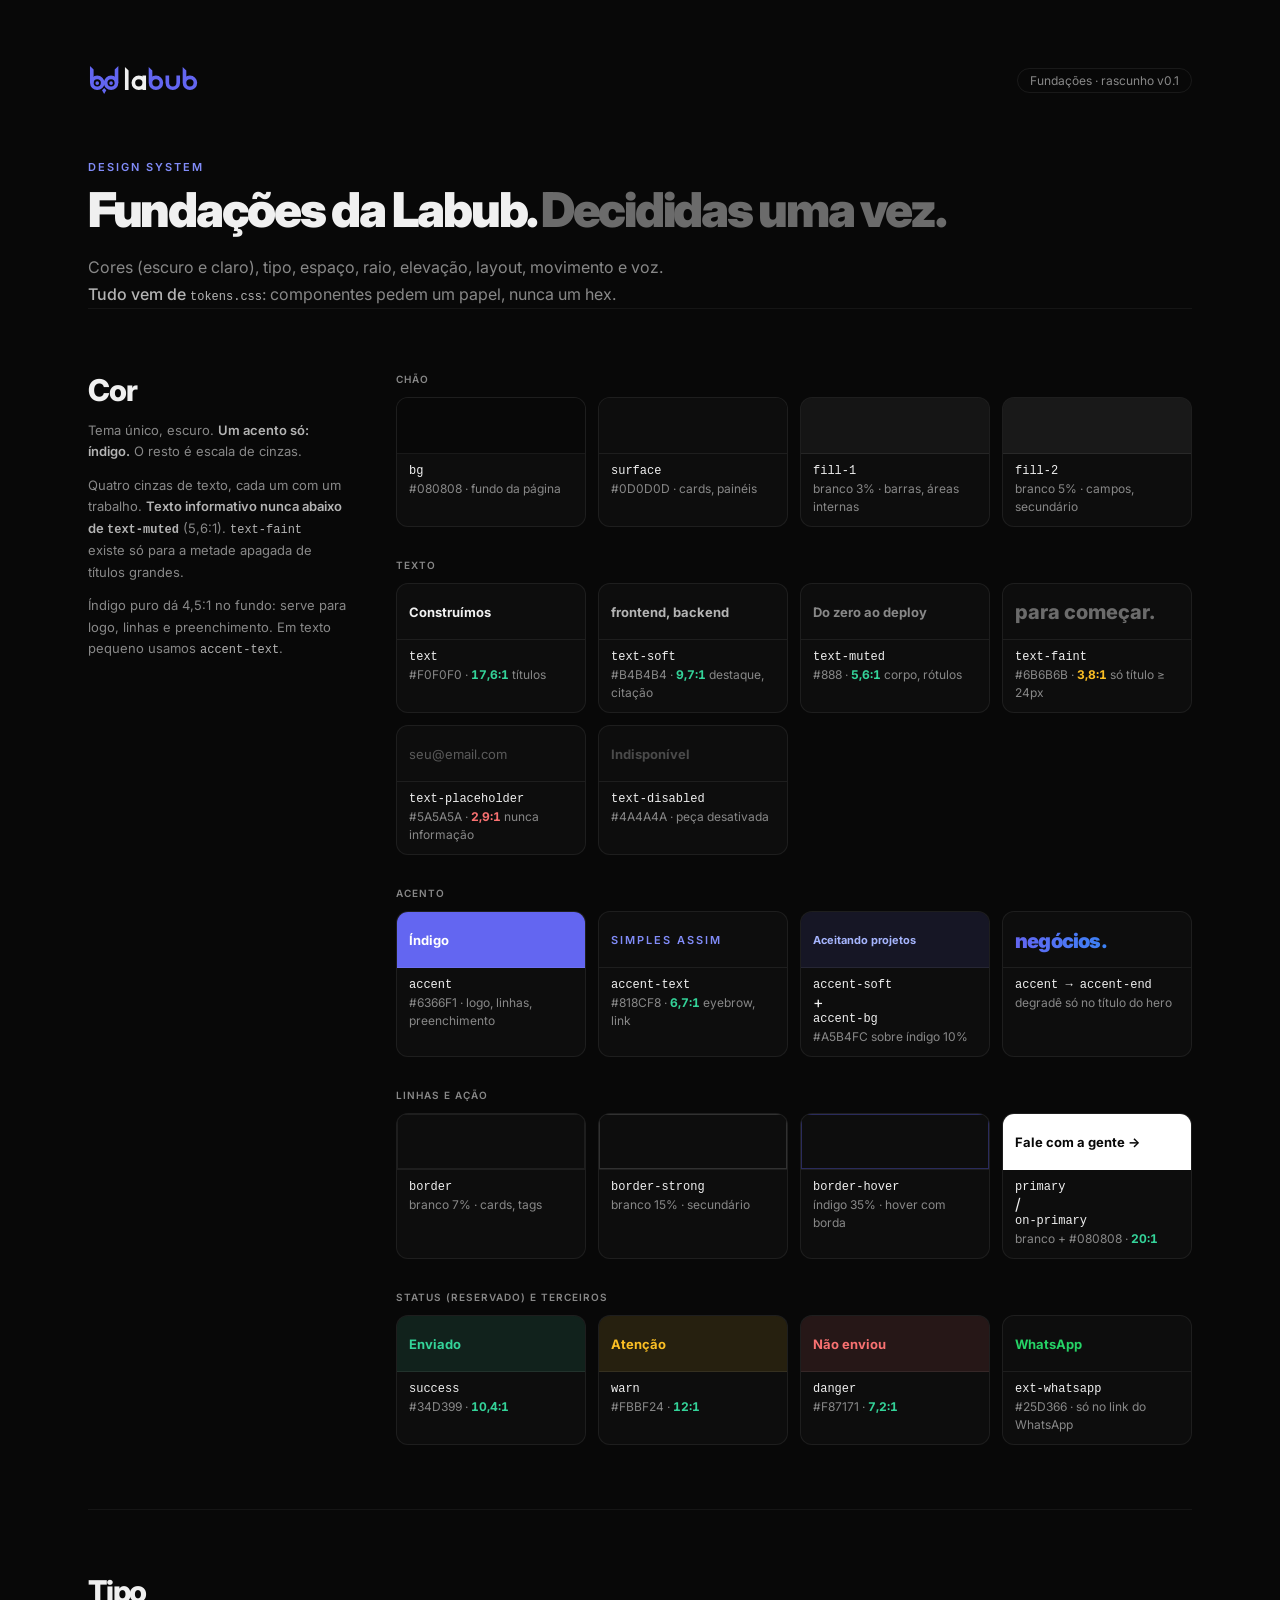
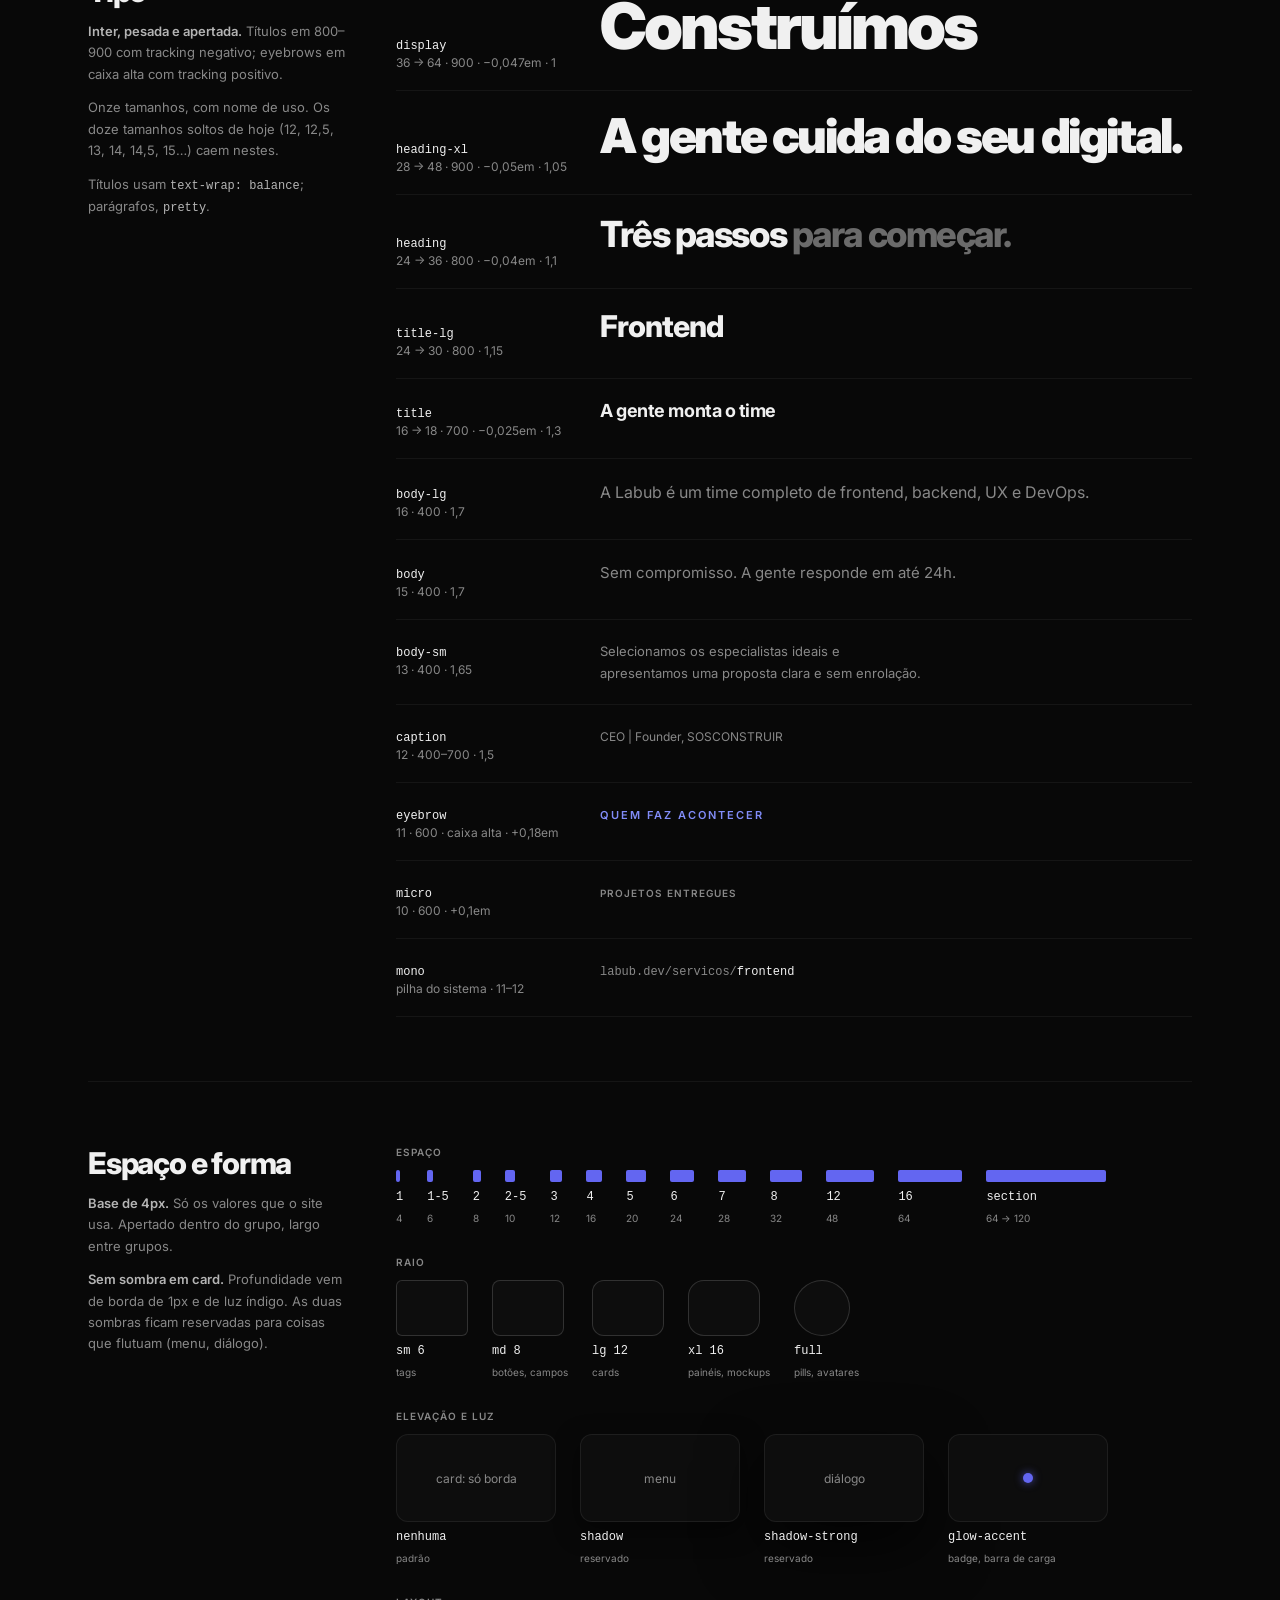
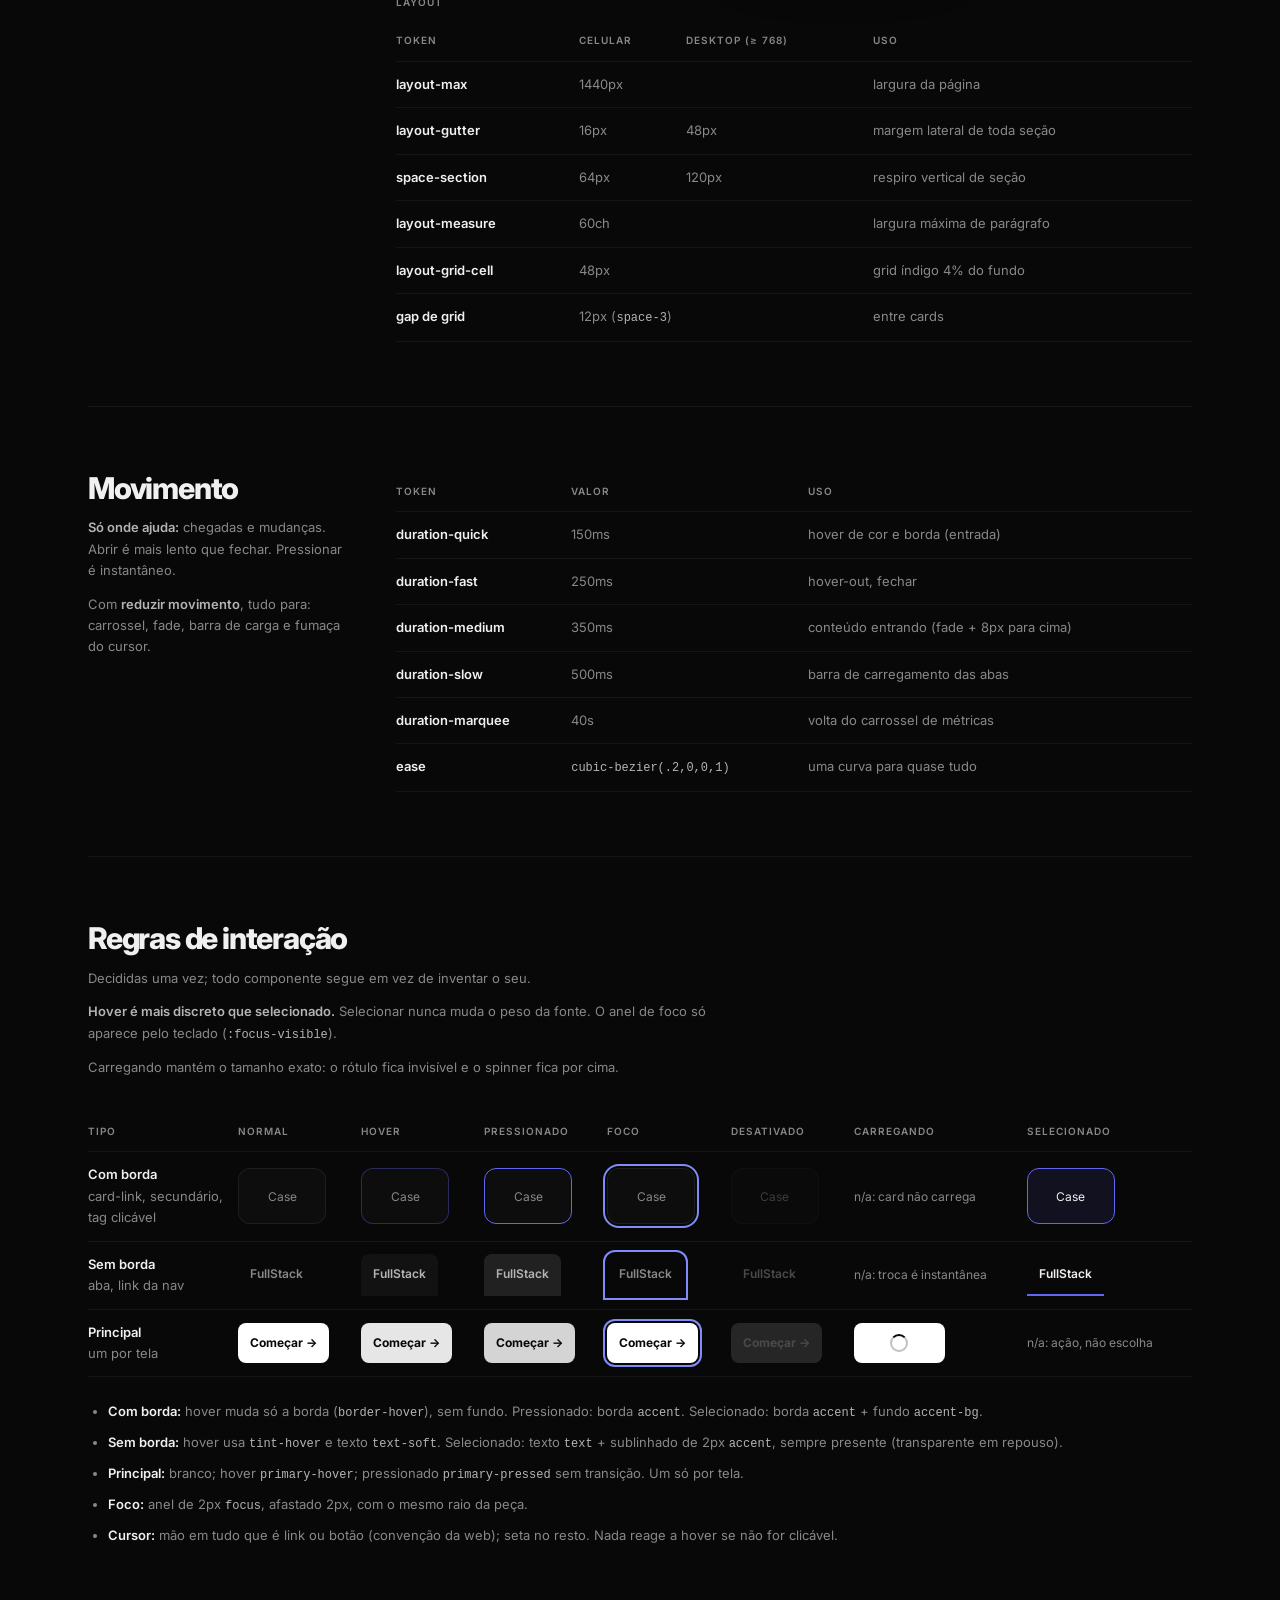
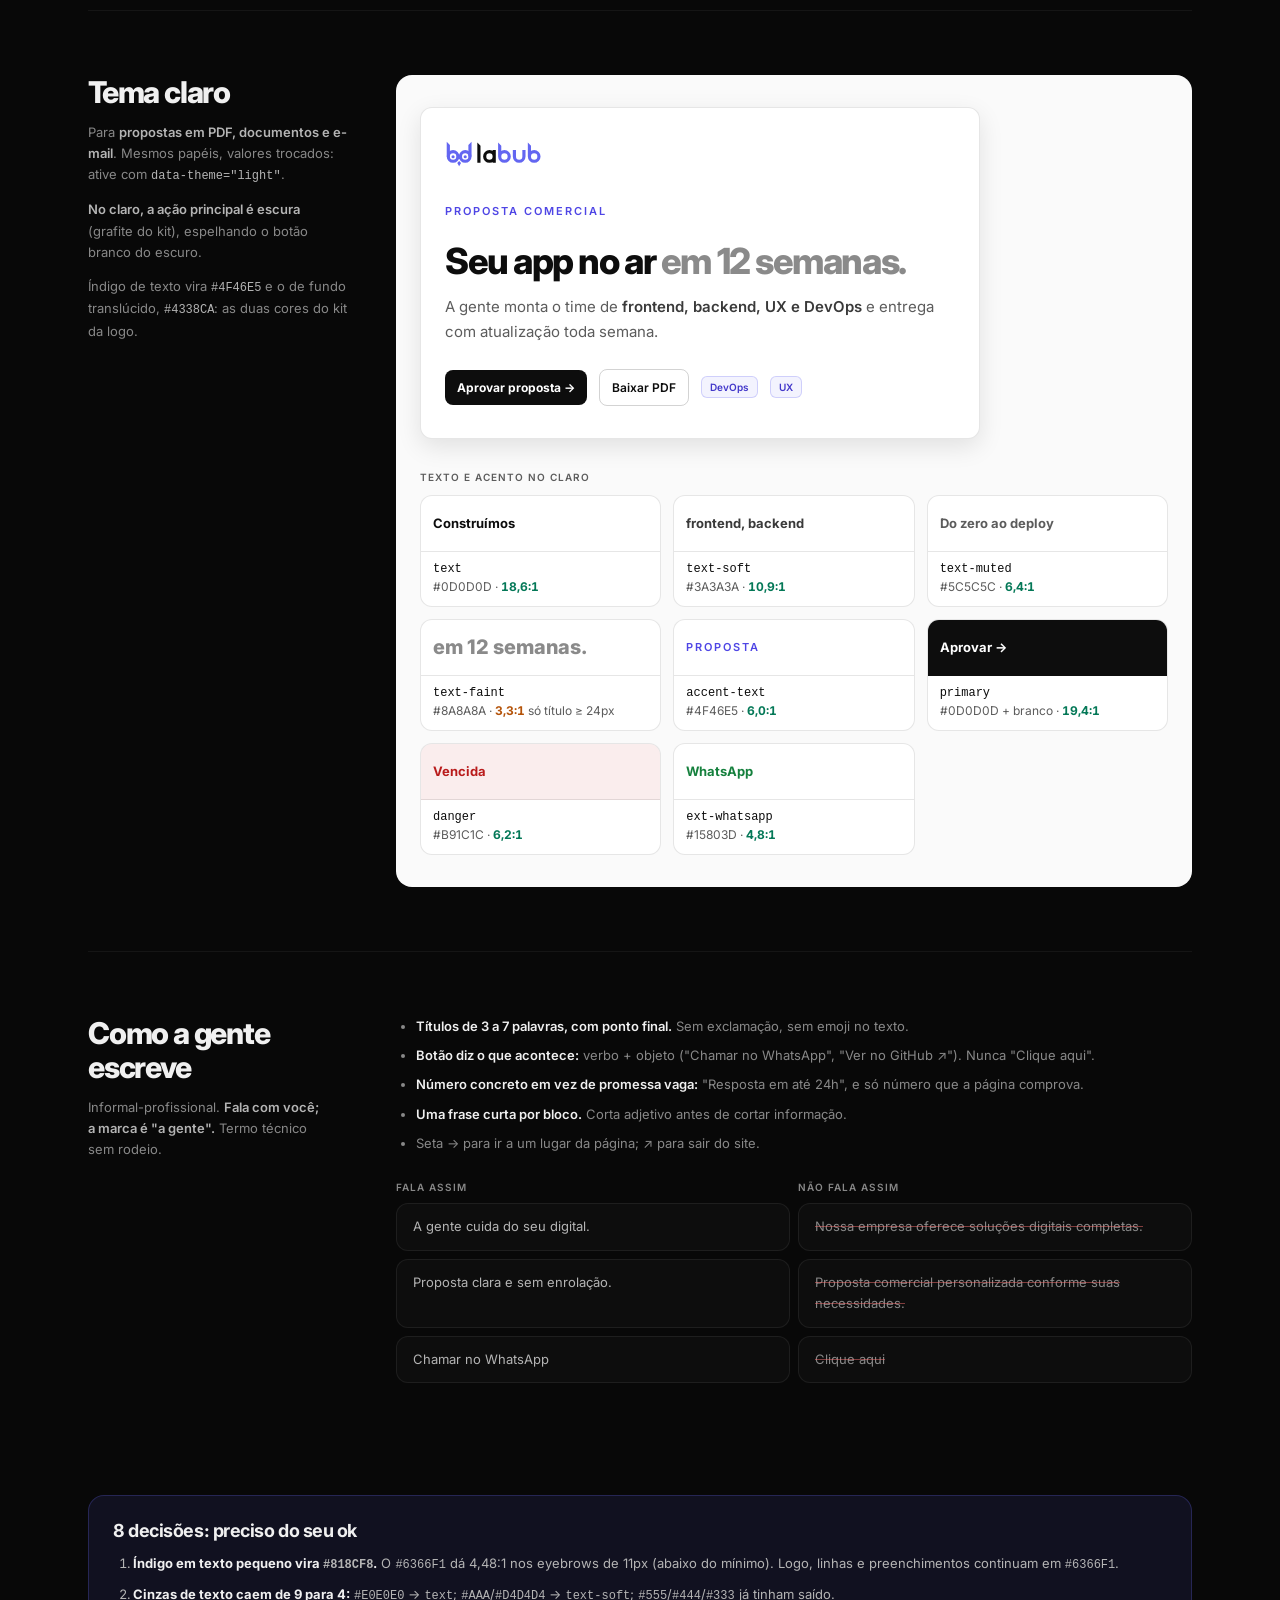
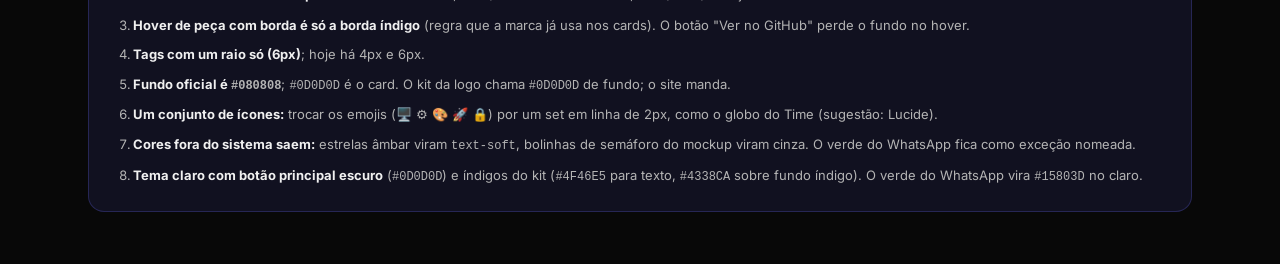
==== design-system/guide-foundations.html @ d90761c6 "Adicionar design system" ====
<!doctype html>
<html lang="pt-BR">
<head>
<meta charset="utf-8">
<meta name="viewport" content="width=device-width, initial-scale=1">
<title>Labub · Fundações</title>
<link rel="preconnect" href="https://fonts.googleapis.com">
<link href="https://fonts.googleapis.com/css2?family=Inter:wght@400;500;600;700;800;900&display=swap" rel="stylesheet">
<link rel="stylesheet" href="tokens.css">
<style>
  * { box-sizing: border-box; margin: 0; }
  body { background: var(--color-bg); color: var(--color-text); font-family: var(--font-sans); -webkit-font-smoothing: antialiased; }
  .page { max-width: 1200px; margin: 0 auto; padding: var(--space-16) var(--space-4); }
  @media (min-width: 768px) { .page { padding: var(--space-16) var(--layout-gutter); } }

  header.top { display: flex; align-items: center; justify-content: space-between; gap: var(--space-4); flex-wrap: wrap; margin-bottom: var(--space-16); }
  .version { font-size: var(--text-caption); color: var(--color-text-muted); border: 1px solid var(--color-border); border-radius: var(--radius-full); padding: var(--space-1) var(--space-3); }

  .eyebrow { font-size: var(--text-eyebrow); font-weight: 600; letter-spacing: var(--tracking-caps); text-transform: uppercase; color: var(--color-accent-text); margin-bottom: var(--space-3); }
  h1 { font-size: 36px; font-weight: 900; letter-spacing: var(--tracking-display); line-height: 1; text-wrap: balance; }
  @media (min-width: 768px) { h1 { font-size: var(--text-heading-xl); } }
  h1 .faint, h2 .faint { color: var(--color-text-faint); }
  .lead { font-size: var(--text-body-lg); line-height: var(--leading-body-lg); color: var(--color-text-muted); max-width: var(--layout-measure); margin-top: var(--space-5); text-wrap: pretty; }
  .lead strong { color: var(--color-text-soft); font-weight: 500; }

  section.block { display: grid; gap: var(--space-8); padding: var(--space-16) 0; border-top: 1px solid var(--color-divider); }
  @media (min-width: 900px) { section.block { grid-template-columns: 260px 1fr; gap: var(--space-12); } }
  @media (min-width: 900px) { section.block.wide { grid-template-columns: 1fr; gap: var(--space-8); } .wide .legend { max-width: 640px; } }
  .type-row > div:last-child { text-wrap: balance; }
  .legend h2 { font-size: var(--text-title-lg); font-weight: 800; letter-spacing: var(--tracking-heading); line-height: var(--leading-title-lg); margin-bottom: var(--space-3); }
  .legend p { font-size: var(--text-body-sm); line-height: var(--leading-body-sm); color: var(--color-text-muted); text-wrap: pretty; }
  .legend p + p { margin-top: var(--space-3); }
  .legend strong { color: var(--color-text-soft); font-weight: 600; }

  .group-title { font-size: var(--text-micro); font-weight: 600; letter-spacing: var(--tracking-caps-sm); text-transform: uppercase; color: var(--color-text-muted); margin: var(--space-8) 0 var(--space-3); }
  .group-title:first-child { margin-top: 0; }

  /* swatches */
  .swatches { display: grid; grid-template-columns: repeat(auto-fill, minmax(180px, 1fr)); gap: var(--space-3); }
  .sw { background: var(--color-surface); border: 1px solid var(--color-border); border-radius: var(--radius-lg); overflow: hidden; }
  .sw .chip { height: 56px; border-bottom: 1px solid var(--color-border); display: flex; align-items: center; padding: 0 var(--space-3); font-weight: 700; font-size: var(--text-body-sm); }
  .sw .meta { padding: var(--space-2-5) var(--space-3); }
  .sw code { font-family: var(--font-mono); font-size: var(--text-caption); color: var(--color-text); display: block; }
  .sw span { font-size: var(--text-caption); color: var(--color-text-muted); line-height: var(--leading-caption); display: block; margin-top: 2px; }
  .ratio { font-variant-numeric: tabular-nums; }
  .ratio.ok { color: var(--color-success); } .ratio.lg { color: var(--color-warn); } .ratio.no { color: var(--color-danger); }

  /* type scale */
  .type-row { display: grid; grid-template-columns: 1fr; gap: var(--space-2); padding: var(--space-5) 0; border-bottom: 1px solid var(--color-divider); }
  @media (min-width: 768px) { .type-row { grid-template-columns: 180px 1fr; align-items: baseline; gap: var(--space-6); } }
  .type-row .spec code { font-family: var(--font-mono); font-size: var(--text-caption); color: var(--color-text); }
  .type-row .spec span { display: block; font-size: var(--text-caption); color: var(--color-text-muted); margin-top: 2px; }
  .t-display { font-size: 36px; font-weight: 900; letter-spacing: var(--tracking-display); line-height: 1; }
  @media (min-width: 768px) { .t-display { font-size: var(--text-display); } }
  .t-heading-xl { font-size: 28px; font-weight: 900; letter-spacing: -0.05em; line-height: var(--leading-heading-xl); }
  @media (min-width: 768px) { .t-heading-xl { font-size: var(--text-heading-xl); } }
  .t-heading { font-size: 24px; font-weight: 800; letter-spacing: var(--tracking-heading); line-height: var(--leading-heading); }
  @media (min-width: 768px) { .t-heading { font-size: var(--text-heading); } }
  .t-title-lg { font-size: 24px; font-weight: 800; letter-spacing: -0.033em; line-height: var(--leading-title-lg); }
  @media (min-width: 768px) { .t-title-lg { font-size: var(--text-title-lg); } }
  .t-title { font-size: 16px; font-weight: 700; letter-spacing: var(--tracking-title); line-height: var(--leading-title); }
  @media (min-width: 768px) { .t-title { font-size: var(--text-title); } }
  .t-body-lg { font-size: var(--text-body-lg); line-height: var(--leading-body-lg); color: var(--color-text-muted); max-width: var(--layout-measure); }
  .t-body { font-size: var(--text-body); line-height: var(--leading-body); color: var(--color-text-muted); max-width: var(--layout-measure); }
  .t-body-sm { font-size: var(--text-body-sm); line-height: var(--leading-body-sm); color: var(--color-text-muted); max-width: var(--layout-measure); }
  .t-caption { font-size: var(--text-caption); line-height: var(--leading-caption); color: var(--color-text-muted); }
  .t-eyebrow { font-size: var(--text-eyebrow); font-weight: 600; letter-spacing: var(--tracking-caps); text-transform: uppercase; color: var(--color-accent-text); }
  .t-micro { font-size: var(--text-micro); font-weight: 600; letter-spacing: var(--tracking-caps-sm); text-transform: uppercase; color: var(--color-text-muted); }
  .outline { color: transparent; -webkit-text-stroke: 1.5px rgba(240, 240, 240, 0.2); }
  .gradient { background: linear-gradient(90deg, var(--color-accent), var(--color-accent-end)); -webkit-background-clip: text; background-clip: text; -webkit-text-fill-color: transparent; }

  /* scales */
  .scale { display: flex; flex-wrap: wrap; gap: var(--space-4) var(--space-6); align-items: flex-end; }
  .scale .item { display: flex; flex-direction: column; gap: var(--space-2); align-items: flex-start; }
  .scale .bar { background: var(--color-accent); height: 12px; border-radius: 2px; }
  .scale code { font-family: var(--font-mono); font-size: var(--text-caption); color: var(--color-text); }
  .scale span { font-size: var(--text-micro); color: var(--color-text-muted); }
  .radius-box { width: 72px; height: 56px; background: var(--color-surface); border: 1px solid var(--color-border-strong); }
  .elev { width: 160px; height: 88px; background: var(--color-surface); border: 1px solid var(--color-border); border-radius: var(--radius-lg); display: flex; align-items: center; justify-content: center; font-size: var(--text-caption); color: var(--color-text-muted); }
  .dot-glow { width: 10px; height: 10px; border-radius: var(--radius-full); background: var(--color-accent); box-shadow: var(--glow-accent); }

  table { width: 100%; border-collapse: collapse; font-size: var(--text-body-sm); }
  th, td { text-align: left; padding: var(--space-3) var(--space-3) var(--space-3) 0; border-bottom: 1px solid var(--color-divider); vertical-align: top; line-height: var(--leading-body-sm); }
  th { font-size: var(--text-micro); font-weight: 600; letter-spacing: var(--tracking-caps-sm); text-transform: uppercase; color: var(--color-text-muted); }
  td { color: var(--color-text-muted); }
  td strong { color: var(--color-text); font-weight: 600; }
  td code, li code, p code { font-family: var(--font-mono); font-size: var(--text-caption); color: var(--color-text-soft); }
  .table-wrap { overflow-x: auto; }

  /* interaction demo pieces (estados forçados por classe) */
  .matrix td { vertical-align: middle; padding-right: var(--space-3); }
  .matrix td:first-child { width: 150px; }
  .card-demo { width: 88px; height: 56px; background: var(--color-surface); border: 1px solid var(--color-border); border-radius: var(--radius-lg); display: flex; align-items: center; justify-content: center; font-size: var(--text-caption); color: var(--color-text-muted); }
  .card-demo.hover { border-color: var(--color-border-hover); }
  .card-demo.pressed { border-color: var(--color-accent); }
  .card-demo.focus { outline: 2px solid var(--color-focus); outline-offset: 2px; }
  .card-demo.disabled { opacity: .4; }
  .card-demo.selected { border-color: var(--color-accent); background: var(--color-accent-bg); color: var(--color-text); }
  .tab-demo { display: inline-flex; padding: var(--space-2-5) var(--space-3); font-size: var(--text-caption); font-weight: 600; color: var(--color-text-muted); border-bottom: 2px solid transparent; border-radius: var(--radius-md) var(--radius-md) 0 0; white-space: nowrap; }
  .tab-demo.hover { background: var(--color-tint-hover); color: var(--color-text-soft); }
  .tab-demo.pressed { background: var(--color-tint-pressed); color: var(--color-text-soft); }
  .tab-demo.focus { outline: 2px solid var(--color-focus); outline-offset: 2px; }
  .tab-demo.disabled { color: var(--color-text-disabled); }
  .tab-demo.selected { color: var(--color-text); border-bottom-color: var(--color-accent); }
  .btn-demo { position: relative; display: inline-flex; align-items: center; gap: var(--space-2); background: var(--color-primary); color: var(--color-on-primary); font-weight: 700; font-size: var(--text-caption); padding: var(--space-2-5) var(--space-3); border-radius: var(--radius-md); white-space: nowrap; }
  .btn-demo.hover { background: var(--color-primary-hover); }
  .btn-demo.pressed { background: var(--color-primary-pressed); }
  .btn-demo.focus { outline: 2px solid var(--color-focus); outline-offset: 2px; }
  .btn-demo.disabled { background: rgba(255,255,255,.12); color: var(--color-text-disabled); }
  .btn-demo.loading .label { visibility: hidden; }
  .btn-demo.loading::after { content: ""; position: absolute; inset: 0; margin: auto; width: 14px; height: 14px; border-radius: 50%; border: 2px solid rgba(8,8,8,.25); border-top-color: var(--color-on-primary); }
  .na { font-size: var(--text-caption); color: var(--color-text-muted); }

  ul.rules { padding-left: var(--space-5); display: grid; gap: var(--space-2); }
  ul.rules li { font-size: var(--text-body-sm); line-height: var(--leading-body-sm); color: var(--color-text-muted); }
  ul.rules li strong { color: var(--color-text); font-weight: 600; }
  .say { display: grid; gap: var(--space-2); grid-template-columns: 1fr 1fr; }
  .say div { background: var(--color-surface); border: 1px solid var(--color-border); border-radius: var(--radius-lg); padding: var(--space-3) var(--space-4); font-size: var(--text-body-sm); line-height: var(--leading-body-sm); color: var(--color-text-soft); }
  .say div.no { color: var(--color-text-muted); text-decoration: line-through; text-decoration-color: rgba(248,113,113,.5); }
  .say .h { background: none; border: 0; padding: 0; font-size: var(--text-micro); font-weight: 600; letter-spacing: var(--tracking-caps-sm); text-transform: uppercase; color: var(--color-text-muted); }

  .decisions { background: var(--color-accent-bg); border: 1px solid var(--color-accent-border); border-radius: var(--radius-xl); padding: var(--space-6); margin-top: var(--space-12); }
  .decisions h2 { font-size: var(--text-title); font-weight: 700; letter-spacing: var(--tracking-title); margin-bottom: var(--space-3); }
  .decisions ol { padding-left: var(--space-5); display: grid; gap: var(--space-2); }
  .decisions li { font-size: var(--text-body-sm); line-height: var(--leading-body-sm); color: var(--color-text-soft); }
  .decisions li strong { color: var(--color-text); }

  .light-panel { background: var(--color-bg); color: var(--color-text); border-radius: var(--radius-xl); padding: var(--space-8) var(--space-6); }
  .light-panel .group-title { color: var(--color-text-muted); }
  .doc { background: var(--color-surface); border: 1px solid var(--color-border); border-radius: var(--radius-lg); padding: var(--space-8) var(--space-6); max-width: 560px; box-shadow: var(--shadow); }
  .doc .t-heading { margin-top: var(--space-6); text-wrap: balance; }
  .doc p.t-body { margin-top: var(--space-3); }
  .doc p.t-body strong { color: var(--color-text-soft); font-weight: 600; }
  .doc .row { display: flex; gap: var(--space-3); align-items: center; flex-wrap: wrap; margin-top: var(--space-6); }
  .btn-sec { display: inline-flex; align-items: center; font-size: var(--text-caption); font-weight: 600; color: var(--color-text); border: 1px solid var(--color-border-strong); border-radius: var(--radius-md); padding: var(--space-2-5) var(--space-3); }
  .tag { font-size: var(--text-micro); font-weight: 600; color: var(--color-accent-soft); background: var(--color-accent-bg); border: 1px solid var(--color-accent-border); border-radius: var(--radius-sm); padding: var(--space-1) var(--space-2); }
</style>
</head>
<body>
<div class="page">

  <header class="top">
    <svg
      xmlns="http://www.w3.org/2000/svg"
      viewBox="30 30 674 194"
      height="32"
      role="img"
      aria-label="Labub"
      
    >
      <title>Labub</title>
      <path
        fill="#6366F1"
        d="M86 100 a44 44 0 1 1 0 88 a44 44 0 1 1 0 -88Z M86 122 a22 22 0 1 0 0 44 a22 22 0 1 0 0 -44Z M170 100 a44 44 0 1 1 0 88 a44 44 0 1 1 0 -88Z M170 122 a22 22 0 1 0 0 44 a22 22 0 1 0 0 -44Z"
      />
      <path
        fill="#6366F1"
        d="M42 42 L64 64 V144 H42Z M214 42 L192 64 V144 H214Z M128 176 L141 189 L128 211.5 L115 189Z M86 135 a11 11 0 1 1 0 22 a11 11 0 1 1 0 -22Z M170 135 a11 11 0 1 1 0 22 a11 11 0 1 1 0 -22Z"
      />
      <g transform="translate(254 -12)">
        <path
          fill="#F0F0F0"
          d="M0 60 L22 82 V200 H0Z M84 112 a44 44 0 1 1 0 88 a44 44 0 1 1 0 -88Z M84 134 a22 22 0 1 0 0 44 a22 22 0 1 0 0 -44Z M106 112 H128 V200 H106Z"
        />
        <path
          fill="#6366F1"
          d="M144 60 L166 82 V156 H144Z M188 112 a44 44 0 1 1 0 88 a44 44 0 1 1 0 -88Z M188 134 a22 22 0 1 0 0 44 a22 22 0 1 0 0 -44Z M350 60 L372 82 V156 H350Z M394 112 a44 44 0 1 1 0 88 a44 44 0 1 1 0 -88Z M394 134 a22 22 0 1 0 0 44 a22 22 0 1 0 0 -44Z"
        />
        <path
          fill="#6366F1"
          d="M246 112 V156 A44 44 0 0 0 334 156 V112 H312 V156 A22 22 0 0 1 268 156 V112Z"
        />
      </g>
    </svg>
    <span class="version">Fundações · rascunho v0.1</span>
  </header>

  <p class="eyebrow">Design system</p>
  <h1>Fundações da Labub. <span class="faint">Decididas uma vez.</span></h1>
  <p class="lead">Cores (escuro e claro), tipo, espaço, raio, elevação, layout, movimento e voz. <strong>Tudo vem de <code>tokens.css</code></strong>: componentes pedem um papel, nunca um hex.</p>

  <!-- CORES -->
  <section class="block">
    <div class="legend">
      <h2>Cor</h2>
      <p>Tema único, escuro. <strong>Um acento só: índigo.</strong> O resto é escala de cinzas.</p>
      <p>Quatro cinzas de texto, cada um com um trabalho. <strong>Texto informativo nunca abaixo de <code>text-muted</code></strong> (5,6:1). <code>text-faint</code> existe só para a metade apagada de títulos grandes.</p>
      <p>Índigo puro dá 4,5:1 no fundo: serve para logo, linhas e preenchimento. Em texto pequeno usamos <code>accent-text</code>.</p>
    </div>
    <div>
      <p class="group-title">Chão</p>
      <div class="swatches">
        <div class="sw"><div class="chip" style="background:var(--color-bg)"></div><div class="meta"><code>bg</code><span>#080808 · fundo da página</span></div></div>
        <div class="sw"><div class="chip" style="background:var(--color-surface)"></div><div class="meta"><code>surface</code><span>#0D0D0D · cards, painéis</span></div></div>
        <div class="sw"><div class="chip" style="background:var(--color-fill-1)"></div><div class="meta"><code>fill-1</code><span>branco 3% · barras, áreas internas</span></div></div>
        <div class="sw"><div class="chip" style="background:var(--color-fill-2)"></div><div class="meta"><code>fill-2</code><span>branco 5% · campos, secundário</span></div></div>
      </div>

      <p class="group-title">Texto</p>
      <div class="swatches">
        <div class="sw"><div class="chip" style="color:var(--color-text)">Construímos</div><div class="meta"><code>text</code><span>#F0F0F0 · <b class="ratio ok">17,6:1</b> títulos</span></div></div>
        <div class="sw"><div class="chip" style="color:var(--color-text-soft)">frontend, backend</div><div class="meta"><code>text-soft</code><span>#B4B4B4 · <b class="ratio ok">9,7:1</b> destaque, citação</span></div></div>
        <div class="sw"><div class="chip" style="color:var(--color-text-muted)">Do zero ao deploy</div><div class="meta"><code>text-muted</code><span>#888 · <b class="ratio ok">5,6:1</b> corpo, rótulos</span></div></div>
        <div class="sw"><div class="chip" style="color:var(--color-text-faint);font-size:20px;font-weight:800">para começar.</div><div class="meta"><code>text-faint</code><span>#6B6B6B · <b class="ratio lg">3,8:1</b> só título ≥ 24px</span></div></div>
        <div class="sw"><div class="chip" style="color:var(--color-text-placeholder);font-weight:400">seu@email.com</div><div class="meta"><code>text-placeholder</code><span>#5A5A5A · <b class="ratio no">2,9:1</b> nunca informação</span></div></div>
        <div class="sw"><div class="chip" style="color:var(--color-text-disabled)">Indisponível</div><div class="meta"><code>text-disabled</code><span>#4A4A4A · peça desativada</span></div></div>
      </div>

      <p class="group-title">Acento</p>
      <div class="swatches">
        <div class="sw"><div class="chip" style="background:var(--color-accent);color:#fff">Índigo</div><div class="meta"><code>accent</code><span>#6366F1 · logo, linhas, preenchimento</span></div></div>
        <div class="sw"><div class="chip" style="color:var(--color-accent-text);font-size:11px;letter-spacing:.18em;text-transform:uppercase;font-weight:600">Simples assim</div><div class="meta"><code>accent-text</code><span>#818CF8 · <b class="ratio ok">6,7:1</b> eyebrow, link</span></div></div>
        <div class="sw"><div class="chip" style="background:var(--color-accent-bg);color:var(--color-accent-soft);font-size:11px">Aceitando projetos</div><div class="meta"><code>accent-soft</code> + <code>accent-bg</code><span>#A5B4FC sobre índigo 10%</span></div></div>
        <div class="sw"><div class="chip"><span class="gradient" style="font-size:20px;font-weight:900;letter-spacing:-.04em">negócios.</span></div><div class="meta"><code>accent → accent-end</code><span>degradê só no título do hero</span></div></div>
      </div>

      <p class="group-title">Linhas e ação</p>
      <div class="swatches">
        <div class="sw"><div class="chip" style="box-shadow:inset 0 0 0 1px var(--color-border)"></div><div class="meta"><code>border</code><span>branco 7% · cards, tags</span></div></div>
        <div class="sw"><div class="chip" style="box-shadow:inset 0 0 0 1px var(--color-border-strong)"></div><div class="meta"><code>border-strong</code><span>branco 15% · secundário</span></div></div>
        <div class="sw"><div class="chip" style="box-shadow:inset 0 0 0 1px var(--color-border-hover)"></div><div class="meta"><code>border-hover</code><span>índigo 35% · hover com borda</span></div></div>
        <div class="sw"><div class="chip" style="background:var(--color-primary);color:var(--color-on-primary)">Fale com a gente →</div><div class="meta"><code>primary</code> / <code>on-primary</code><span>branco + #080808 · <b class="ratio ok">20:1</b></span></div></div>
      </div>

      <p class="group-title">Status (reservado) e terceiros</p>
      <div class="swatches">
        <div class="sw"><div class="chip" style="background:var(--color-success-bg);color:var(--color-success)">Enviado</div><div class="meta"><code>success</code><span>#34D399 · <b class="ratio ok">10,4:1</b></span></div></div>
        <div class="sw"><div class="chip" style="background:var(--color-warn-bg);color:var(--color-warn)">Atenção</div><div class="meta"><code>warn</code><span>#FBBF24 · <b class="ratio ok">12:1</b></span></div></div>
        <div class="sw"><div class="chip" style="background:var(--color-danger-bg);color:var(--color-danger)">Não enviou</div><div class="meta"><code>danger</code><span>#F87171 · <b class="ratio ok">7,2:1</b></span></div></div>
        <div class="sw"><div class="chip" style="color:var(--color-ext-whatsapp)">WhatsApp</div><div class="meta"><code>ext-whatsapp</code><span>#25D366 · só no link do WhatsApp</span></div></div>
      </div>
    </div>
  </section>

  <!-- TIPOGRAFIA -->
  <section class="block">
    <div class="legend">
      <h2>Tipo</h2>
      <p><strong>Inter, pesada e apertada.</strong> Títulos em 800–900 com tracking negativo; eyebrows em caixa alta com tracking positivo.</p>
      <p>Onze tamanhos, com nome de uso. Os doze tamanhos soltos de hoje (12, 12,5, 13, 14, 14,5, 15…) caem nestes.</p>
      <p>Títulos usam <code>text-wrap: balance</code>; parágrafos, <code>pretty</code>.</p>
    </div>
    <div>
      <div class="type-row"><div class="spec"><code>display</code><span>36 → 64 · 900 · −0,047em · 1</span></div><div class="t-display">Construímos</div></div>
      <div class="type-row"><div class="spec"><code>heading-xl</code><span>28 → 48 · 900 · −0,05em · 1,05</span></div><div class="t-heading-xl">A gente cuida do seu digital.</div></div>
      <div class="type-row"><div class="spec"><code>heading</code><span>24 → 36 · 800 · −0,04em · 1,1</span></div><div class="t-heading">Três passos <span style="color:var(--color-text-faint)">para começar.</span></div></div>
      <div class="type-row"><div class="spec"><code>title-lg</code><span>24 → 30 · 800 · 1,15</span></div><div class="t-title-lg">Frontend</div></div>
      <div class="type-row"><div class="spec"><code>title</code><span>16 → 18 · 700 · −0,025em · 1,3</span></div><div class="t-title">A gente monta o time</div></div>
      <div class="type-row"><div class="spec"><code>body-lg</code><span>16 · 400 · 1,7</span></div><div class="t-body-lg">A Labub é um time completo de frontend, backend, UX e DevOps.</div></div>
      <div class="type-row"><div class="spec"><code>body</code><span>15 · 400 · 1,7</span></div><div class="t-body">Sem compromisso. A gente responde em até 24h.</div></div>
      <div class="type-row"><div class="spec"><code>body-sm</code><span>13 · 400 · 1,65</span></div><div class="t-body-sm">Selecionamos os especialistas ideais e apresentamos uma proposta clara e sem enrolação.</div></div>
      <div class="type-row"><div class="spec"><code>caption</code><span>12 · 400–700 · 1,5</span></div><div class="t-caption">CEO | Founder, SOSCONSTRUIR</div></div>
      <div class="type-row"><div class="spec"><code>eyebrow</code><span>11 · 600 · caixa alta · +0,18em</span></div><div class="t-eyebrow">Quem faz acontecer</div></div>
      <div class="type-row"><div class="spec"><code>micro</code><span>10 · 600 · +0,1em</span></div><div class="t-micro">Projetos entregues</div></div>
      <div class="type-row"><div class="spec"><code>mono</code><span>pilha do sistema · 11–12</span></div><div style="font-family:var(--font-mono);font-size:12px;color:var(--color-text-muted)">labub.dev/servicos/<span style="color:var(--color-text)">frontend</span></div></div>
    </div>
  </section>

  <!-- ESPAÇO / RAIO / ELEVAÇÃO / LAYOUT -->
  <section class="block">
    <div class="legend">
      <h2>Espaço e forma</h2>
      <p><strong>Base de 4px.</strong> Só os valores que o site usa. Apertado dentro do grupo, largo entre grupos.</p>
      <p><strong>Sem sombra em card.</strong> Profundidade vem de borda de 1px e de luz índigo. As duas sombras ficam reservadas para coisas que flutuam (menu, diálogo).</p>
    </div>
    <div>
      <p class="group-title">Espaço</p>
      <div class="scale">
        <div class="item"><div class="bar" style="width:4px"></div><code>1</code><span>4</span></div>
        <div class="item"><div class="bar" style="width:6px"></div><code>1-5</code><span>6</span></div>
        <div class="item"><div class="bar" style="width:8px"></div><code>2</code><span>8</span></div>
        <div class="item"><div class="bar" style="width:10px"></div><code>2-5</code><span>10</span></div>
        <div class="item"><div class="bar" style="width:12px"></div><code>3</code><span>12</span></div>
        <div class="item"><div class="bar" style="width:16px"></div><code>4</code><span>16</span></div>
        <div class="item"><div class="bar" style="width:20px"></div><code>5</code><span>20</span></div>
        <div class="item"><div class="bar" style="width:24px"></div><code>6</code><span>24</span></div>
        <div class="item"><div class="bar" style="width:28px"></div><code>7</code><span>28</span></div>
        <div class="item"><div class="bar" style="width:32px"></div><code>8</code><span>32</span></div>
        <div class="item"><div class="bar" style="width:48px"></div><code>12</code><span>48</span></div>
        <div class="item"><div class="bar" style="width:64px"></div><code>16</code><span>64</span></div>
        <div class="item"><div class="bar" style="width:120px"></div><code>section</code><span>64 → 120</span></div>
      </div>

      <p class="group-title">Raio</p>
      <div class="scale">
        <div class="item"><div class="radius-box" style="border-radius:var(--radius-sm)"></div><code>sm 6</code><span>tags</span></div>
        <div class="item"><div class="radius-box" style="border-radius:var(--radius-md)"></div><code>md 8</code><span>botões, campos</span></div>
        <div class="item"><div class="radius-box" style="border-radius:var(--radius-lg)"></div><code>lg 12</code><span>cards</span></div>
        <div class="item"><div class="radius-box" style="border-radius:var(--radius-xl)"></div><code>xl 16</code><span>painéis, mockups</span></div>
        <div class="item"><div class="radius-box" style="border-radius:var(--radius-full);width:56px"></div><code>full</code><span>pills, avatares</span></div>
      </div>

      <p class="group-title">Elevação e luz</p>
      <div class="scale">
        <div class="item"><div class="elev">card: só borda</div><code>nenhuma</code><span>padrão</span></div>
        <div class="item"><div class="elev" style="box-shadow:var(--shadow)">menu</div><code>shadow</code><span>reservado</span></div>
        <div class="item"><div class="elev" style="box-shadow:var(--shadow-strong)">diálogo</div><code>shadow-strong</code><span>reservado</span></div>
        <div class="item"><div class="elev"><span class="dot-glow"></span></div><code>glow-accent</code><span>badge, barra de carga</span></div>
      </div>

      <p class="group-title">Layout</p>
      <div class="table-wrap"><table>
        <tr><th>Token</th><th>Celular</th><th>Desktop (≥ 768)</th><th>Uso</th></tr>
        <tr><td><strong>layout-max</strong></td><td colspan="2">1440px</td><td>largura da página</td></tr>
        <tr><td><strong>layout-gutter</strong></td><td>16px</td><td>48px</td><td>margem lateral de toda seção</td></tr>
        <tr><td><strong>space-section</strong></td><td>64px</td><td>120px</td><td>respiro vertical de seção</td></tr>
        <tr><td><strong>layout-measure</strong></td><td colspan="2">60ch</td><td>largura máxima de parágrafo</td></tr>
        <tr><td><strong>layout-grid-cell</strong></td><td colspan="2">48px</td><td>grid índigo 4% do fundo</td></tr>
        <tr><td><strong>gap de grid</strong></td><td colspan="2">12px (<code>space-3</code>)</td><td>entre cards</td></tr>
      </table></div>
    </div>
  </section>

  <!-- MOVIMENTO -->
  <section class="block">
    <div class="legend">
      <h2>Movimento</h2>
      <p><strong>Só onde ajuda:</strong> chegadas e mudanças. Abrir é mais lento que fechar. Pressionar é instantâneo.</p>
      <p>Com <strong>reduzir movimento</strong>, tudo para: carrossel, fade, barra de carga e fumaça do cursor.</p>
    </div>
    <div class="table-wrap"><table>
      <tr><th>Token</th><th>Valor</th><th>Uso</th></tr>
      <tr><td><strong>duration-quick</strong></td><td>150ms</td><td>hover de cor e borda (entrada)</td></tr>
      <tr><td><strong>duration-fast</strong></td><td>250ms</td><td>hover-out, fechar</td></tr>
      <tr><td><strong>duration-medium</strong></td><td>350ms</td><td>conteúdo entrando (fade + 8px para cima)</td></tr>
      <tr><td><strong>duration-slow</strong></td><td>500ms</td><td>barra de carregamento das abas</td></tr>
      <tr><td><strong>duration-marquee</strong></td><td>40s</td><td>volta do carrossel de métricas</td></tr>
      <tr><td><strong>ease</strong></td><td><code>cubic-bezier(.2,0,0,1)</code></td><td>uma curva para quase tudo</td></tr>
    </table></div>
  </section>

  <!-- REGRAS DE INTERAÇÃO -->
  <section class="block wide">
    <div class="legend">
      <h2>Regras de interação</h2>
      <p>Decididas uma vez; todo componente segue em vez de inventar o seu.</p>
      <p><strong>Hover é mais discreto que selecionado.</strong> Selecionar nunca muda o peso da fonte. O anel de foco só aparece pelo teclado (<code>:focus-visible</code>).</p>
      <p>Carregando mantém o tamanho exato: o rótulo fica invisível e o spinner fica por cima.</p>
    </div>
    <div class="table-wrap">
      <table class="matrix">
        <tr><th>Tipo</th><th>Normal</th><th>Hover</th><th>Pressionado</th><th>Foco</th><th>Desativado</th><th>Carregando</th><th>Selecionado</th></tr>
        <tr>
          <td><strong>Com borda</strong><br>card-link, secundário, tag clicável</td>
          <td><div class="card-demo">Case</div></td>
          <td><div class="card-demo hover">Case</div></td>
          <td><div class="card-demo pressed">Case</div></td>
          <td><div class="card-demo focus">Case</div></td>
          <td><div class="card-demo disabled">Case</div></td>
          <td><span class="na">n/a: card não carrega</span></td>
          <td><div class="card-demo selected">Case</div></td>
        </tr>
        <tr>
          <td><strong>Sem borda</strong><br>aba, link da nav</td>
          <td><span class="tab-demo">FullStack</span></td>
          <td><span class="tab-demo hover">FullStack</span></td>
          <td><span class="tab-demo pressed">FullStack</span></td>
          <td><span class="tab-demo focus">FullStack</span></td>
          <td><span class="tab-demo disabled">FullStack</span></td>
          <td><span class="na">n/a: troca é instantânea</span></td>
          <td><span class="tab-demo selected">FullStack</span></td>
        </tr>
        <tr>
          <td><strong>Principal</strong><br>um por tela</td>
          <td><span class="btn-demo"><span class="label">Começar →</span></span></td>
          <td><span class="btn-demo hover"><span class="label">Começar →</span></span></td>
          <td><span class="btn-demo pressed"><span class="label">Começar →</span></span></td>
          <td><span class="btn-demo focus"><span class="label">Começar →</span></span></td>
          <td><span class="btn-demo disabled"><span class="label">Começar →</span></span></td>
          <td><span class="btn-demo loading"><span class="label">Começar →</span></span></td>
          <td><span class="na">n/a: ação, não escolha</span></td>
        </tr>
      </table>
      <ul class="rules" style="margin-top:var(--space-6)">
        <li><strong>Com borda:</strong> hover muda só a borda (<code>border-hover</code>), sem fundo. Pressionado: borda <code>accent</code>. Selecionado: borda <code>accent</code> + fundo <code>accent-bg</code>.</li>
        <li><strong>Sem borda:</strong> hover usa <code>tint-hover</code> e texto <code>text-soft</code>. Selecionado: texto <code>text</code> + sublinhado de 2px <code>accent</code>, sempre presente (transparente em repouso).</li>
        <li><strong>Principal:</strong> branco; hover <code>primary-hover</code>; pressionado <code>primary-pressed</code> sem transição. Um só por tela.</li>
        <li><strong>Foco:</strong> anel de 2px <code>focus</code>, afastado 2px, com o mesmo raio da peça.</li>
        <li><strong>Cursor:</strong> mão em tudo que é link ou botão (convenção da web); seta no resto. Nada reage a hover se não for clicável.</li>
      </ul>
    </div>
  </section>

  <!-- TEMA CLARO -->
  <section class="block">
    <div class="legend">
      <h2>Tema claro</h2>
      <p>Para <strong>propostas em PDF, documentos e e-mail</strong>. Mesmos papéis, valores trocados: ative com <code>data-theme="light"</code>.</p>
      <p><strong>No claro, a ação principal é escura</strong> (grafite do kit), espelhando o botão branco do escuro.</p>
      <p>Índigo de texto vira <code>#4F46E5</code> e o de fundo translúcido, <code>#4338CA</code>: as duas cores do kit da logo.</p>
    </div>
    <div class="light-panel" data-theme="light">
      <div class="doc">
        <svg
      xmlns="http://www.w3.org/2000/svg"
      viewBox="30 30 674 194"
      height="28"
      role="img"
      aria-label="Labub"
      
    >
      <title>Labub</title>
      <path
        fill="#6366F1"
        d="M86 100 a44 44 0 1 1 0 88 a44 44 0 1 1 0 -88Z M86 122 a22 22 0 1 0 0 44 a22 22 0 1 0 0 -44Z M170 100 a44 44 0 1 1 0 88 a44 44 0 1 1 0 -88Z M170 122 a22 22 0 1 0 0 44 a22 22 0 1 0 0 -44Z"
      />
      <path
        fill="#6366F1"
        d="M42 42 L64 64 V144 H42Z M214 42 L192 64 V144 H214Z M128 176 L141 189 L128 211.5 L115 189Z M86 135 a11 11 0 1 1 0 22 a11 11 0 1 1 0 -22Z M170 135 a11 11 0 1 1 0 22 a11 11 0 1 1 0 -22Z"
      />
      <g transform="translate(254 -12)">
        <path
          fill="#0D0D0D"
          d="M0 60 L22 82 V200 H0Z M84 112 a44 44 0 1 1 0 88 a44 44 0 1 1 0 -88Z M84 134 a22 22 0 1 0 0 44 a22 22 0 1 0 0 -44Z M106 112 H128 V200 H106Z"
        />
        <path
          fill="#6366F1"
          d="M144 60 L166 82 V156 H144Z M188 112 a44 44 0 1 1 0 88 a44 44 0 1 1 0 -88Z M188 134 a22 22 0 1 0 0 44 a22 22 0 1 0 0 -44Z M350 60 L372 82 V156 H350Z M394 112 a44 44 0 1 1 0 88 a44 44 0 1 1 0 -88Z M394 134 a22 22 0 1 0 0 44 a22 22 0 1 0 0 -44Z"
        />
        <path
          fill="#6366F1"
          d="M246 112 V156 A44 44 0 0 0 334 156 V112 H312 V156 A22 22 0 0 1 268 156 V112Z"
        />
      </g>
    </svg>
        <p class="t-eyebrow" style="margin-top:var(--space-8)">Proposta comercial</p>
        <div class="t-heading">Seu app no ar <span style="color:var(--color-text-faint)">em 12 semanas.</span></div>
        <p class="t-body">A gente monta o time de <strong>frontend, backend, UX e DevOps</strong> e entrega com atualização toda semana.</p>
        <div class="row"><span class="btn-demo"><span class="label">Aprovar proposta →</span></span><span class="btn-sec">Baixar PDF</span><span class="tag">DevOps</span><span class="tag">UX</span></div>
      </div>

      <p class="group-title" style="margin-top:var(--space-8)">Texto e acento no claro</p>
      <div class="swatches">
        <div class="sw"><div class="chip" style="color:var(--color-text)">Construímos</div><div class="meta"><code>text</code><span>#0D0D0D · <b class="ratio ok">18,6:1</b></span></div></div>
        <div class="sw"><div class="chip" style="color:var(--color-text-soft)">frontend, backend</div><div class="meta"><code>text-soft</code><span>#3A3A3A · <b class="ratio ok">10,9:1</b></span></div></div>
        <div class="sw"><div class="chip" style="color:var(--color-text-muted)">Do zero ao deploy</div><div class="meta"><code>text-muted</code><span>#5C5C5C · <b class="ratio ok">6,4:1</b></span></div></div>
        <div class="sw"><div class="chip" style="color:var(--color-text-faint);font-size:20px;font-weight:800">em 12 semanas.</div><div class="meta"><code>text-faint</code><span>#8A8A8A · <b class="ratio lg">3,3:1</b> só título ≥ 24px</span></div></div>
        <div class="sw"><div class="chip" style="color:var(--color-accent-text);font-size:11px;letter-spacing:.18em;text-transform:uppercase;font-weight:600">Proposta</div><div class="meta"><code>accent-text</code><span>#4F46E5 · <b class="ratio ok">6,0:1</b></span></div></div>
        <div class="sw"><div class="chip" style="background:var(--color-primary);color:var(--color-on-primary)">Aprovar →</div><div class="meta"><code>primary</code><span>#0D0D0D + branco · <b class="ratio ok">19,4:1</b></span></div></div>
        <div class="sw"><div class="chip" style="background:var(--color-danger-bg);color:var(--color-danger)">Vencida</div><div class="meta"><code>danger</code><span>#B91C1C · <b class="ratio ok">6,2:1</b></span></div></div>
        <div class="sw"><div class="chip" style="color:var(--color-ext-whatsapp)">WhatsApp</div><div class="meta"><code>ext-whatsapp</code><span>#15803D · <b class="ratio ok">4,8:1</b></span></div></div>
      </div>
    </div>
  </section>

  <!-- VOZ -->
  <section class="block">
    <div class="legend">
      <h2>Como a gente escreve</h2>
      <p>Informal-profissional. <strong>Fala com você; a marca é "a gente".</strong> Termo técnico sem rodeio.</p>
    </div>
    <div>
      <ul class="rules">
        <li><strong>Títulos de 3 a 7 palavras, com ponto final.</strong> Sem exclamação, sem emoji no texto.</li>
        <li><strong>Botão diz o que acontece:</strong> verbo + objeto ("Chamar no WhatsApp", "Ver no GitHub ↗"). Nunca "Clique aqui".</li>
        <li><strong>Número concreto em vez de promessa vaga:</strong> "Resposta em até 24h", e só número que a página comprova.</li>
        <li><strong>Uma frase curta por bloco.</strong> Corta adjetivo antes de cortar informação.</li>
        <li>Seta → para ir a um lugar da página; ↗ para sair do site.</li>
      </ul>
      <div class="say" style="margin-top:var(--space-6)">
        <div class="h">Fala assim</div><div class="h">Não fala assim</div>
        <div>A gente cuida do seu digital.</div><div class="no">Nossa empresa oferece soluções digitais completas.</div>
        <div>Proposta clara e sem enrolação.</div><div class="no">Proposta comercial personalizada conforme suas necessidades.</div>
        <div>Chamar no WhatsApp</div><div class="no">Clique aqui</div>
      </div>
    </div>
  </section>

  <div class="decisions">
    <h2>8 decisões: preciso do seu ok</h2>
    <ol>
      <li><strong>Índigo em texto pequeno vira <code>#818CF8</code>.</strong> O <code>#6366F1</code> dá 4,48:1 nos eyebrows de 11px (abaixo do mínimo). Logo, linhas e preenchimentos continuam em <code>#6366F1</code>.</li>
      <li><strong>Cinzas de texto caem de 9 para 4:</strong> <code>#E0E0E0</code> → <code>text</code>; <code>#AAA</code>/<code>#D4D4D4</code> → <code>text-soft</code>; <code>#555</code>/<code>#444</code>/<code>#333</code> já tinham saído.</li>
      <li><strong>Hover de peça com borda é só a borda índigo</strong> (regra que a marca já usa nos cards). O botão "Ver no GitHub" perde o fundo no hover.</li>
      <li><strong>Tags com um raio só (6px)</strong>; hoje há 4px e 6px.</li>
      <li><strong>Fundo oficial é <code>#080808</code></strong>; <code>#0D0D0D</code> é o card. O kit da logo chama <code>#0D0D0D</code> de fundo; o site manda.</li>
      <li><strong>Um conjunto de ícones:</strong> trocar os emojis (🖥️ ⚙️ 🎨 🚀 🔒) por um set em linha de 2px, como o globo do Time (sugestão: Lucide).</li>
      <li><strong>Cores fora do sistema saem:</strong> estrelas âmbar viram <code>text-soft</code>, bolinhas de semáforo do mockup viram cinza. O verde do WhatsApp fica como exceção nomeada.</li>
      <li><strong>Tema claro com botão principal escuro</strong> (<code>#0D0D0D</code>) e índigos do kit (<code>#4F46E5</code> para texto, <code>#4338CA</code> sobre fundo índigo). O verde do WhatsApp vira <code>#15803D</code> no claro.</li>
    </ol>
  </div>

</div>
</body>
</html>
---- design-system/tokens.css ----
/* Labub · tokens (rascunho das fundações, v0.1)
   Papéis, não valores: componentes pedem --color-text-muted, nunca #888.
   Tema único escuro. Contraste medido sobre --color-bg (#080808). */

:root {
  /* ── Chão ───────────────────────────────────────────── */
  --color-bg: #080808;               /* fundo da página */
  --color-surface: #0d0d0d;          /* cards, painéis */
  --color-fill-1: rgba(255, 255, 255, 0.03); /* barra de navegador, áreas internas */
  --color-fill-2: rgba(255, 255, 255, 0.05); /* campos, placeholders, botão secundário */
  --color-nav: rgba(8, 8, 8, 0.85);  /* nav fixa com blur */

  /* ── Texto ──────────────────────────────────────────── */
  --color-text: #f0f0f0;             /* títulos e texto principal · 17.6:1 */
  --color-text-soft: #b4b4b4;        /* destaque dentro do corpo, citações · 9.7:1 */
  --color-text-muted: #888888;       /* corpo, legendas, rótulos · 5.6:1 */
  --color-text-faint: #6b6b6b;       /* só a metade apagada de títulos ≥ 24px · 3.8:1 */
  --color-text-placeholder: #5a5a5a; /* exemplo em campo vazio (nunca informação) */
  --color-text-disabled: #4a4a4a;
  --color-on-primary: #080808;       /* texto sobre o botão branco */
  --color-on-accent: #ffffff;        /* texto sobre índigo cheio (só ≥ 18px bold) */

  /* ── Linhas ─────────────────────────────────────────── */
  --color-border: rgba(255, 255, 255, 0.07);       /* cards, tags, campos */
  --color-border-strong: rgba(255, 255, 255, 0.15);/* botão secundário, ícone redondo */
  --color-border-hover: rgba(99, 102, 241, 0.35);  /* hover de peça com borda (regra da marca) */
  --color-divider: rgba(255, 255, 255, 0.05);      /* entre linhas de lista, rodapé */

  /* ── Acento (índigo) ────────────────────────────────── */
  --color-accent: #6366f1;           /* logo, linhas, preenchimentos, sublinhado de aba */
  --color-accent-text: #818cf8;      /* índigo em texto pequeno (eyebrow, links) · 6.7:1 */
  --color-accent-soft: #a5b4fc;      /* texto sobre fundo índigo translúcido (badge, tag) */
  --color-accent-bg: rgba(99, 102, 241, 0.10);
  --color-accent-border: rgba(99, 102, 241, 0.25);
  --color-accent-glow: rgba(99, 102, 241, 0.12);
  --color-accent-grid: rgba(99, 102, 241, 0.04);
  --color-accent-end: #3b82f6;       /* fim do degradê do título */

  /* ── Sobreposições para peças sem borda ─────────────── */
  --color-tint-hover: rgba(255, 255, 255, 0.04);
  --color-tint-selected: rgba(255, 255, 255, 0.08);
  --color-tint-pressed: rgba(255, 255, 255, 0.10);

  /* ── Ação principal (botão branco) ──────────────────── */
  --color-primary: #ffffff;
  --color-primary-hover: #e6e6e6;
  --color-primary-pressed: #d4d4d4;

  --color-focus: #818cf8;
  --color-overlay: rgba(0, 0, 0, 0.72);

  /* ── Status (reservado: o site ainda não tem) ───────── */
  --color-success: #34d399;  --color-success-bg: rgba(52, 211, 153, 0.10);
  --color-warn: #fbbf24;     --color-warn-bg: rgba(251, 191, 36, 0.10);
  --color-danger: #f87171;   --color-danger-bg: rgba(248, 113, 113, 0.10);

  /* ── Cores de terceiros (exceções nomeadas) ─────────── */
  --color-ext-whatsapp: #25d366;

  /* ── Tipografia ─────────────────────────────────────── */
  --font-sans: "Inter", system-ui, sans-serif;
  --font-mono: ui-monospace, "SF Mono", Menlo, monospace;

  /* tamanho / altura de linha (celular → desktop onde muda) */
  --text-display: 64px;     --leading-display: 1;      /* H1 hero (36 no celular) */
  --text-heading-xl: 48px;  --leading-heading-xl: 1.05;/* H2 de destaque (28 no celular) */
  --text-heading: 36px;     --leading-heading: 1.1;    /* H2 de seção (24 no celular) */
  --text-title-lg: 30px;    --leading-title-lg: 1.15;  /* título de painel (24 no celular) */
  --text-title: 18px;       --leading-title: 1.3;      /* título de card (16 no celular) */
  --text-body-lg: 16px;     --leading-body-lg: 1.7;    /* subtítulo do hero, lead */
  --text-body: 15px;        --leading-body: 1.7;
  --text-body-sm: 13px;     --leading-body-sm: 1.65;   /* corpo de card */
  --text-caption: 12px;     --leading-caption: 1.5;    /* botão pequeno, rodapé, cargo */
  --text-eyebrow: 11px;     /* caixa alta, 600, +0.18em */
  --text-micro: 10px;       /* tags, rótulos de métrica: caixa alta ou 600 */

  --tracking-display: -0.047em;
  --tracking-heading: -0.04em;
  --tracking-title: -0.025em;
  --tracking-caps: 0.18em;
  --tracking-caps-sm: 0.1em;

  /* ── Espaço (base 4px; só os valores em uso) ────────── */
  --space-1: 4px;  --space-1-5: 6px; --space-2: 8px;  --space-2-5: 10px;
  --space-3: 12px; --space-4: 16px;  --space-5: 20px; --space-6: 24px;
  --space-7: 28px; --space-8: 32px;  --space-12: 48px; --space-16: 64px;
  --space-section: 120px;   /* respiro vertical de seção (64 no celular) */

  /* ── Raio ───────────────────────────────────────────── */
  --radius-sm: 6px;    /* tags */
  --radius-md: 8px;    /* botões, campos */
  --radius-lg: 12px;   /* cards */
  --radius-xl: 16px;   /* painéis grandes, mockups */
  --radius-full: 9999px; /* pills, badges, avatares, botão-ícone */

  /* ── Elevação ───────────────────────────────────────── */
  --shadow: 0 8px 24px rgba(0, 0, 0, 0.5);          /* menus, popovers (reservado) */
  --shadow-strong: 0 24px 64px rgba(0, 0, 0, 0.7);  /* diálogos (reservado) */
  --glow-accent: 0 0 8px rgba(99, 102, 241, 0.7);   /* assinatura: bolinha do badge, barra de carga */

  /* ── Layout ─────────────────────────────────────────── */
  --layout-max: 1440px;
  --layout-gutter: 48px;    /* 16 no celular */
  --layout-measure: 60ch;   /* largura máxima de parágrafo */
  --layout-grid-cell: 48px; /* grid índigo de fundo */
  --bp-md: 768px;

  /* ── Movimento ──────────────────────────────────────── */
  --duration-quick: 150ms;  /* hover de cor e borda */
  --duration-fast: 250ms;   /* fechar, hover-out */
  --duration-medium: 350ms; /* entrar conteúdo (fade-in-up) */
  --duration-slow: 500ms;   /* barra de carregamento */
  --duration-marquee: 40s;
  --ease: cubic-bezier(0.2, 0, 0, 1);
}

/* ── Tema claro ─────────────────────────────────────────
   Para propostas em PDF, documentos e e-mail (DESIGN.md › Constraints).
   Mesmos papéis, valores trocados. Contraste medido sobre --color-bg (#FAFAFA).
   Ative com data-theme="light" no elemento raiz do documento. */
[data-theme="light"] {
  --color-bg: #fafafa;
  --color-surface: #ffffff;
  --color-fill-1: rgba(13, 13, 13, 0.03);
  --color-fill-2: rgba(13, 13, 13, 0.05);
  --color-nav: rgba(250, 250, 250, 0.85);

  --color-text: #0d0d0d;             /* grafite do kit · 18.6:1 */
  --color-text-soft: #3a3a3a;        /* 10.9:1 */
  --color-text-muted: #5c5c5c;       /* 6.4:1 */
  --color-text-faint: #8a8a8a;       /* só título ≥ 24px · 3.3:1 */
  --color-text-placeholder: #a3a3a3;
  --color-text-disabled: #bdbdbd;
  --color-on-primary: #ffffff;
  --color-on-accent: #ffffff;

  --color-border: rgba(13, 13, 13, 0.10);
  --color-border-strong: rgba(13, 13, 13, 0.18);
  --color-border-hover: rgba(79, 70, 229, 0.45);
  --color-divider: rgba(13, 13, 13, 0.07);

  --color-accent: #6366f1;
  --color-accent-text: #4f46e5;      /* índigo escuro do kit · 6.0:1 */
  --color-accent-soft: #4338ca;      /* índigo profundo do kit, sobre accent-bg · 7.0:1 */
  --color-accent-bg: rgba(99, 102, 241, 0.08);
  --color-accent-border: rgba(99, 102, 241, 0.25);
  --color-accent-glow: rgba(99, 102, 241, 0.10);
  --color-accent-grid: rgba(99, 102, 241, 0.06);

  --color-tint-hover: rgba(13, 13, 13, 0.04);
  --color-tint-selected: rgba(13, 13, 13, 0.07);
  --color-tint-pressed: rgba(13, 13, 13, 0.10);

  --color-primary: #0d0d0d;          /* no claro, a ação principal é escura · 19.4:1 */
  --color-primary-hover: #2a2a2a;
  --color-primary-pressed: #3a3a3a;

  --color-focus: #4f46e5;
  --color-overlay: rgba(13, 13, 13, 0.5);

  --color-success: #047857;  --color-success-bg: rgba(4, 120, 87, 0.08);
  --color-warn: #b45309;     --color-warn-bg: rgba(180, 83, 9, 0.08);
  --color-danger: #b91c1c;   --color-danger-bg: rgba(185, 28, 28, 0.08);

  --color-ext-whatsapp: #15803d;     /* o verde da marca não passa no claro */

  --shadow: 0 8px 24px rgba(13, 13, 13, 0.10);
  --shadow-strong: 0 24px 64px rgba(13, 13, 13, 0.18);
}
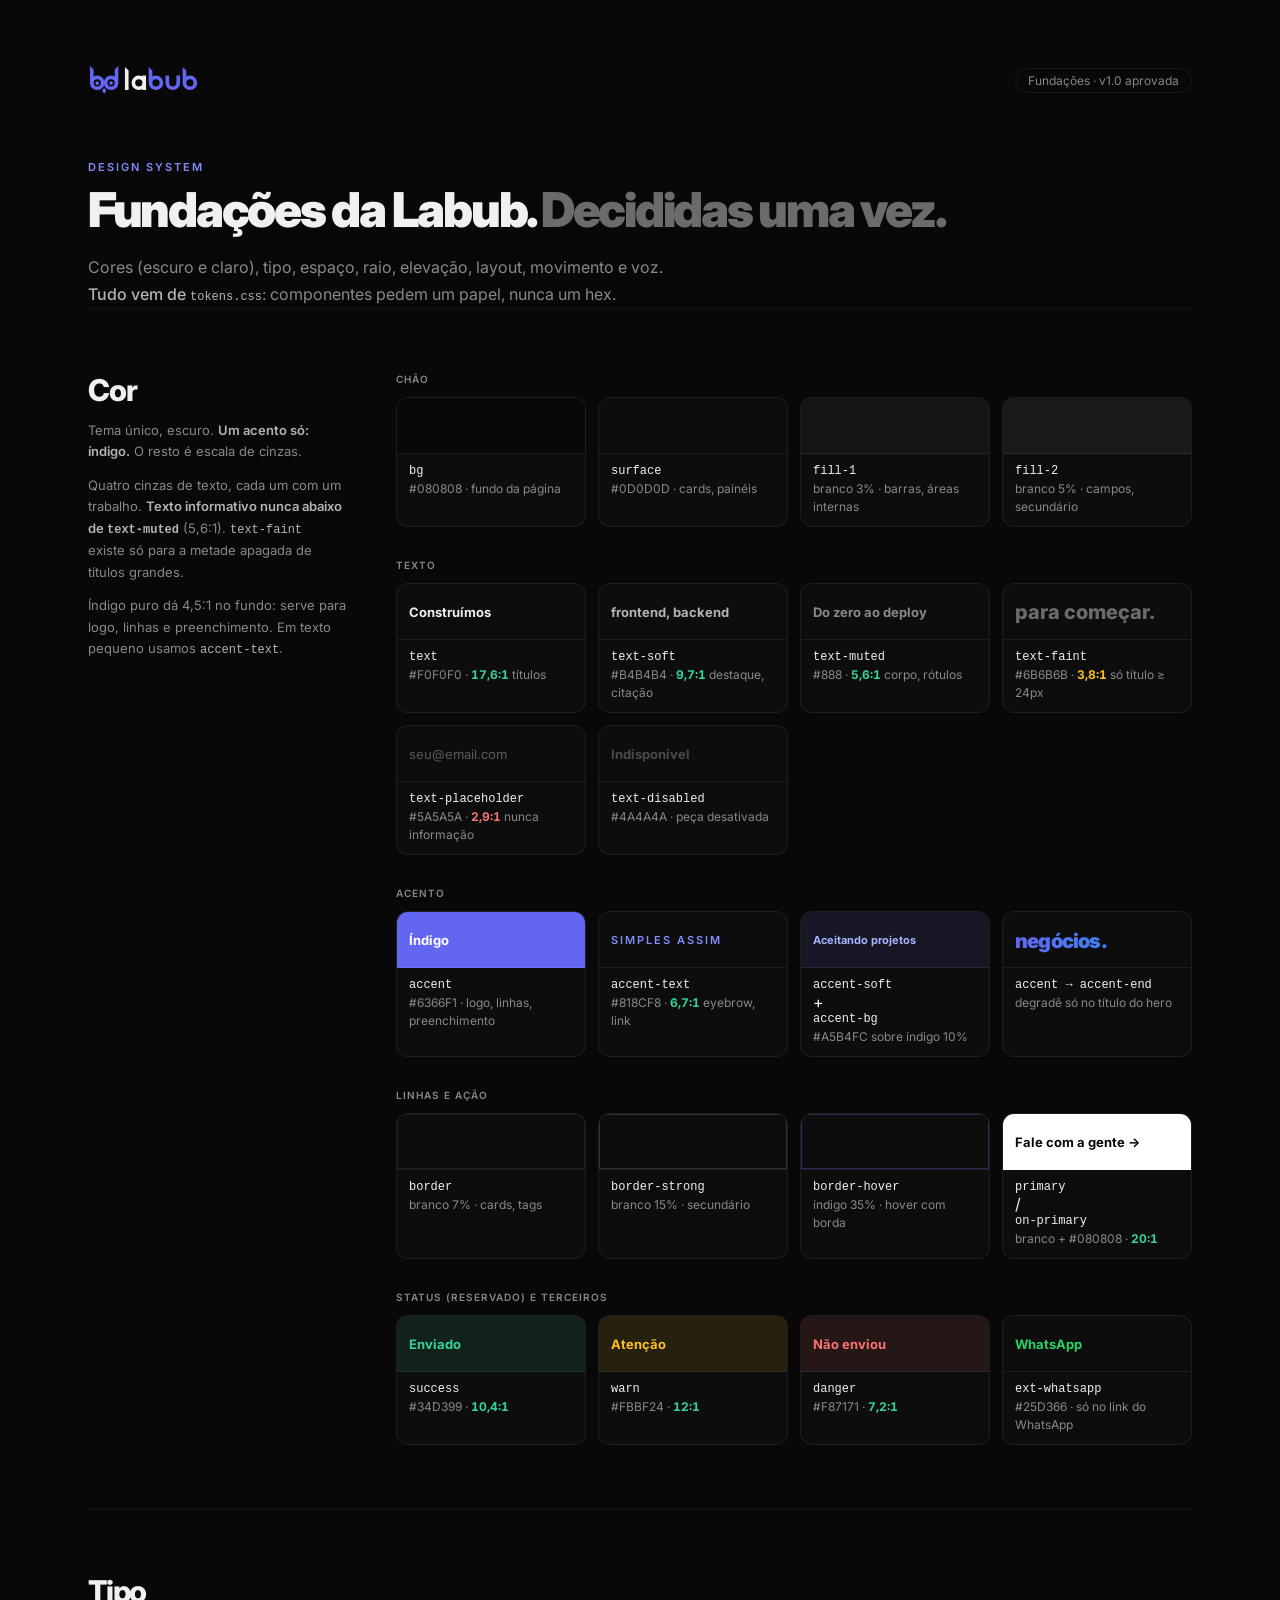
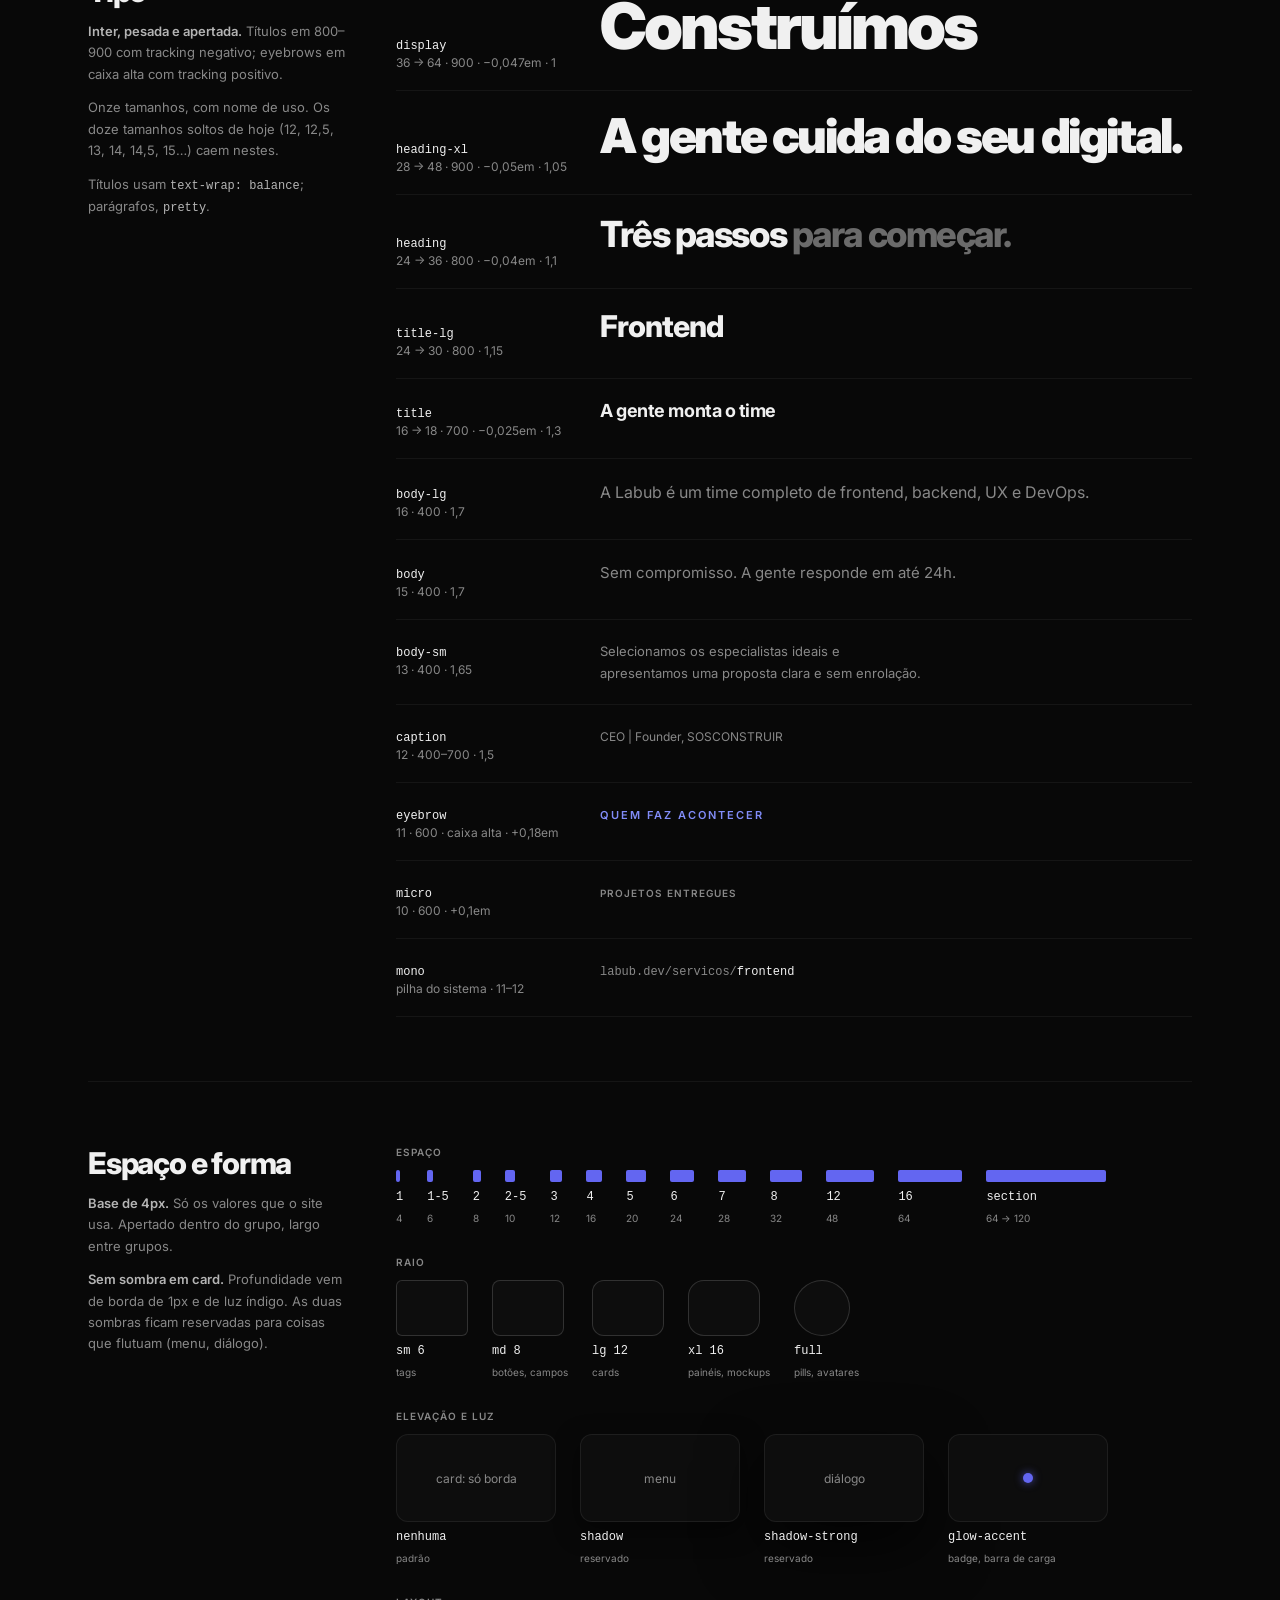
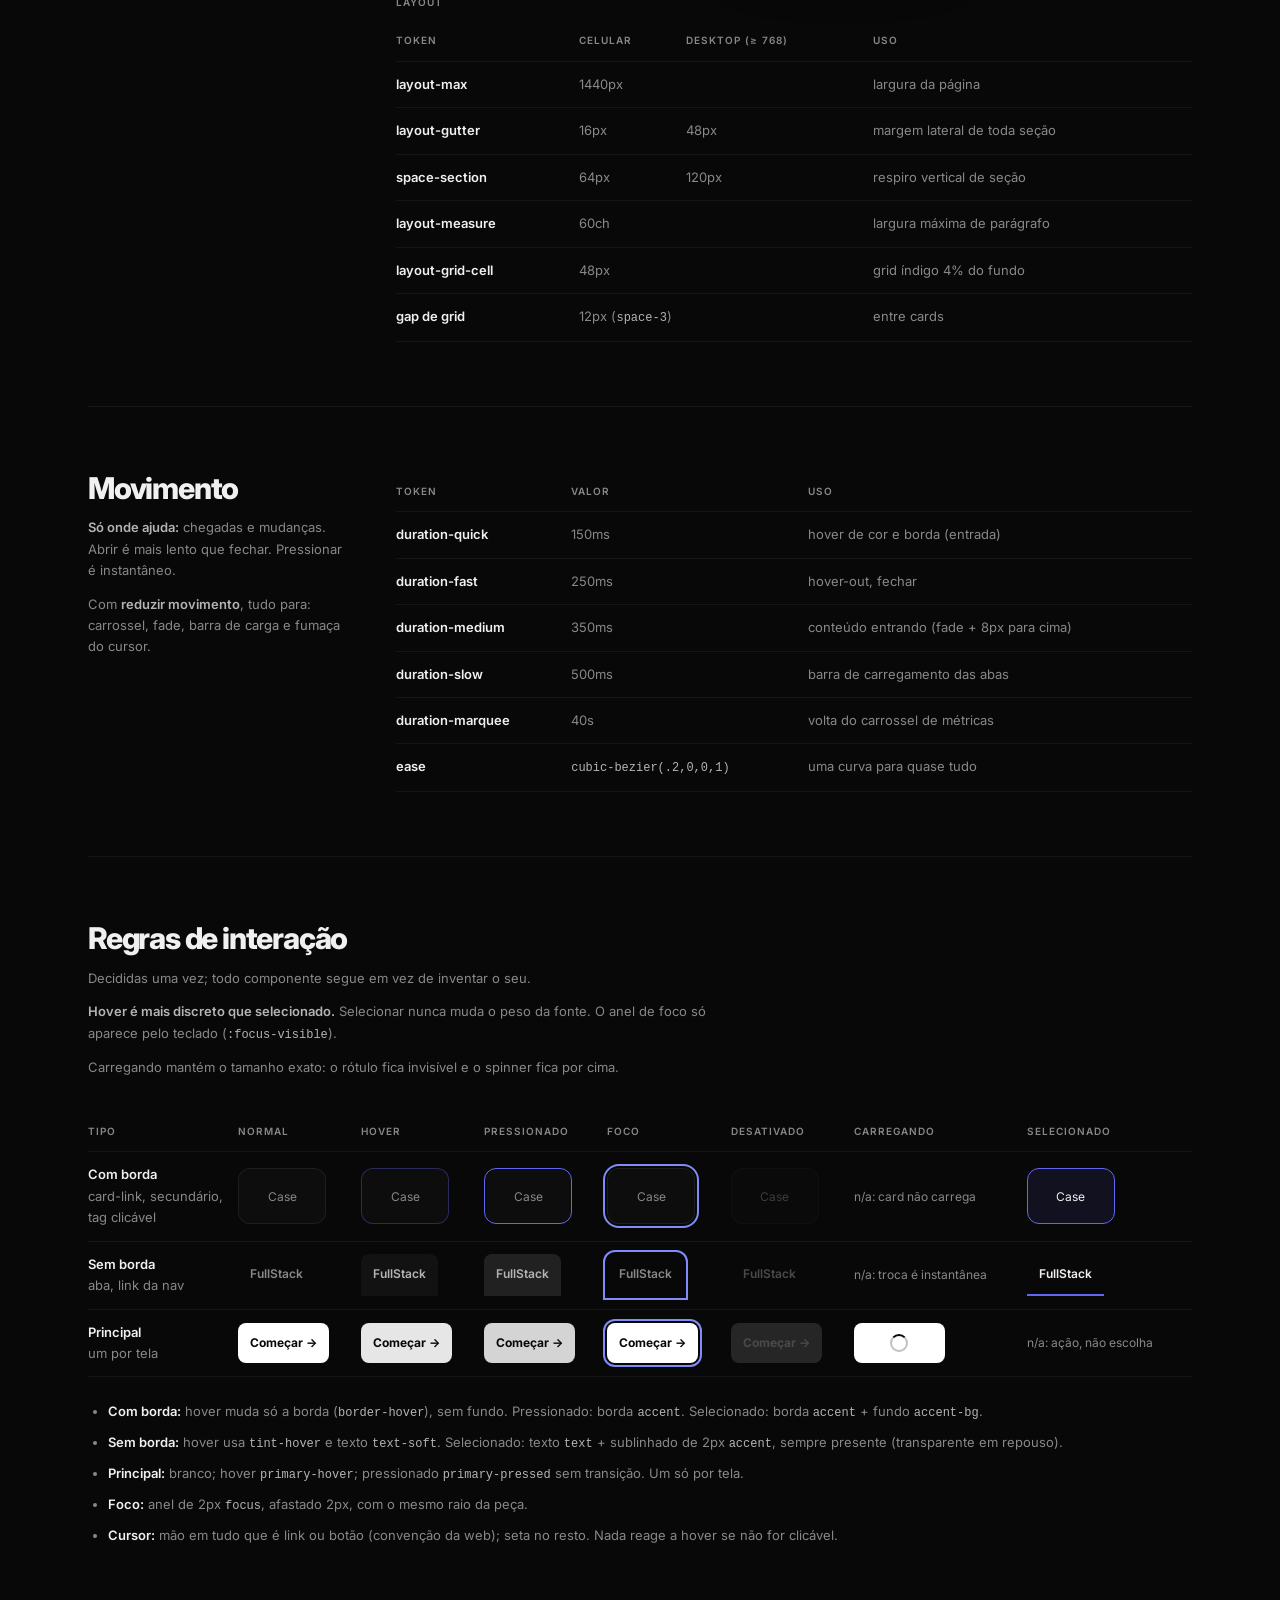
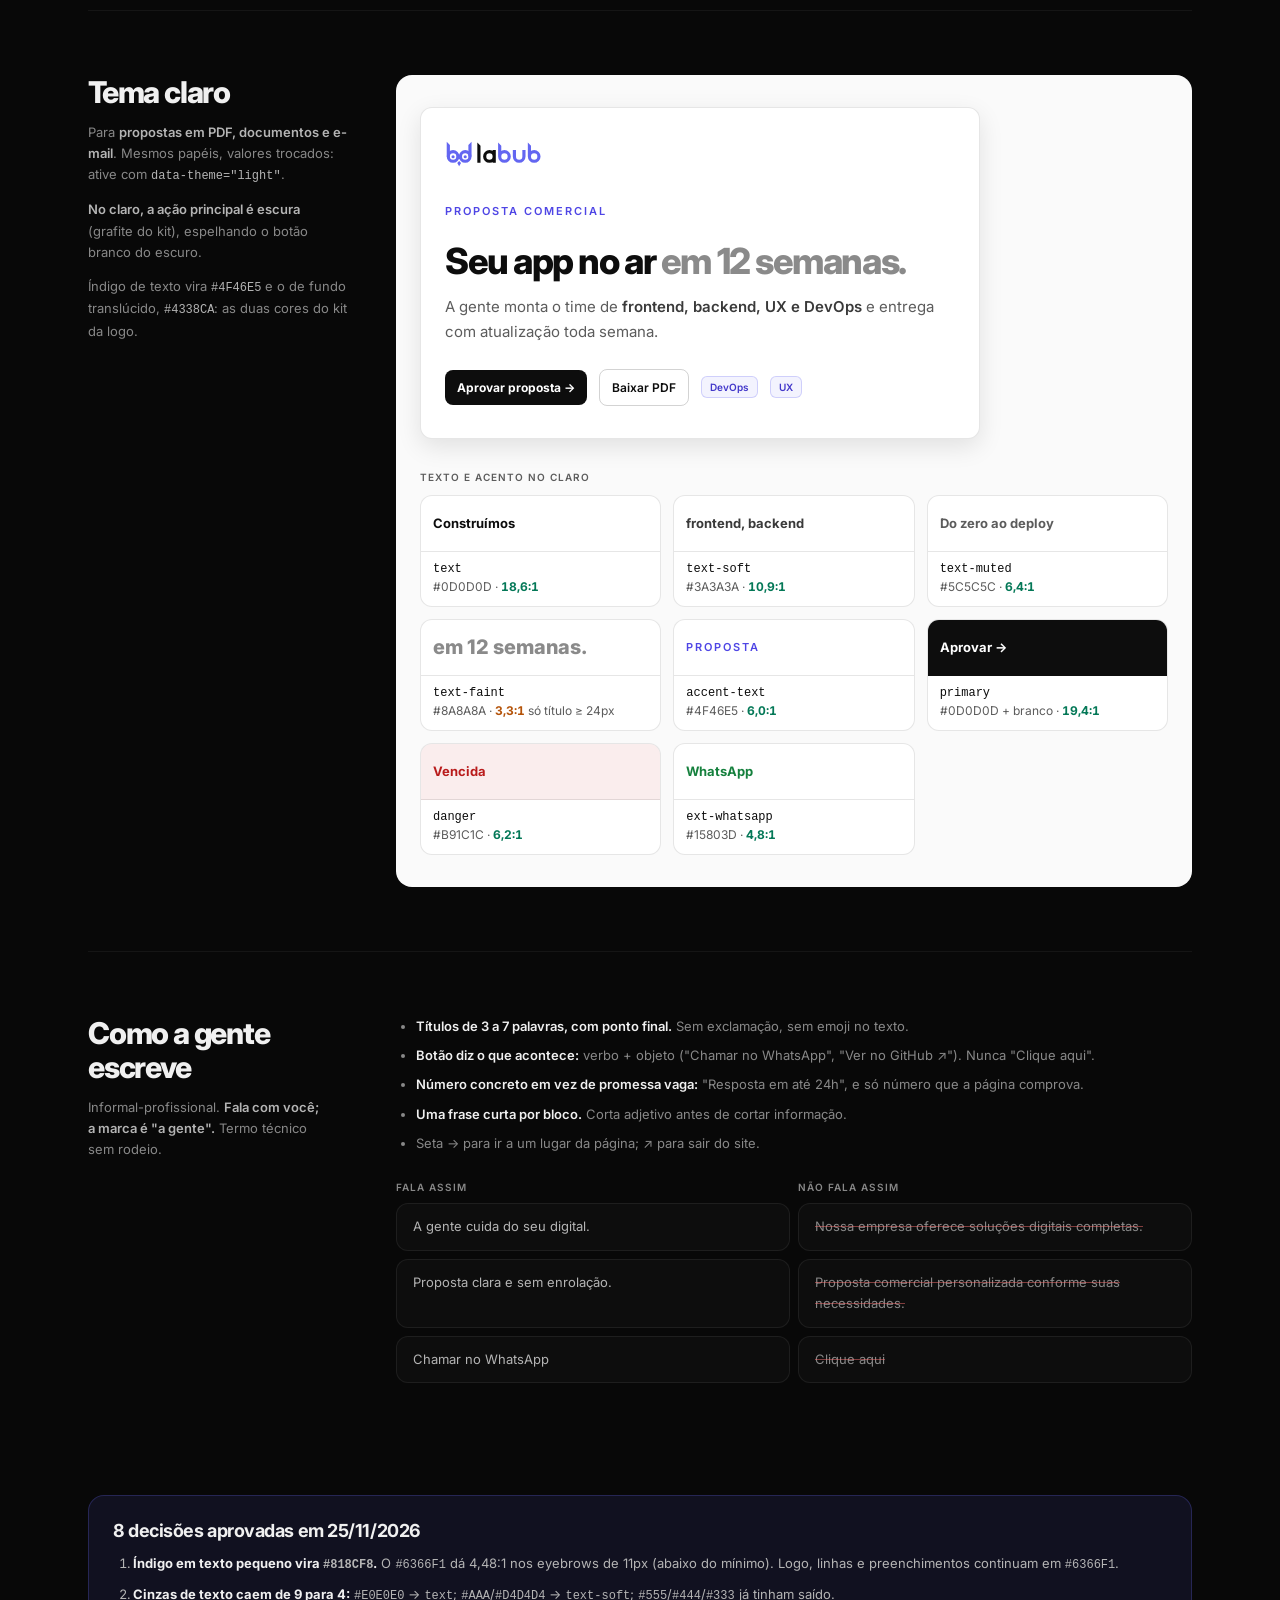
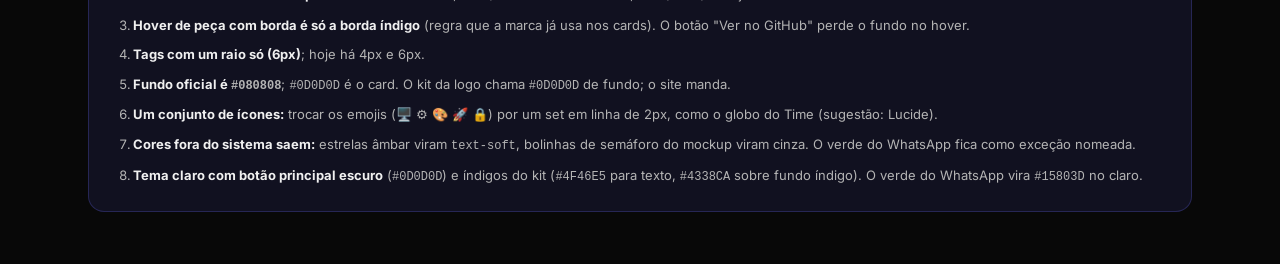
==== commit 9d42a396: "docs: design system no pen.dev, componentes e página /servicos - design-system/labub.pen: 84 variáve" ====
--- a/design-system/guide-foundations.html
+++ b/design-system/guide-foundations.html
@@ -172,7 +172,7 @@
         />
       </g>
     </svg>
-    <span class="version">Fundações · rascunho v0.1</span>
+    <span class="version">Fundações · v1.0 aprovada</span>
   </header>
 
   <p class="eyebrow">Design system</p>
@@ -467,7 +467,7 @@
   </section>
 
   <div class="decisions">
-    <h2>8 decisões: preciso do seu ok</h2>
+    <h2>8 decisões aprovadas em 25/11/2026</h2>
     <ol>
       <li><strong>Índigo em texto pequeno vira <code>#818CF8</code>.</strong> O <code>#6366F1</code> dá 4,48:1 nos eyebrows de 11px (abaixo do mínimo). Logo, linhas e preenchimentos continuam em <code>#6366F1</code>.</li>
       <li><strong>Cinzas de texto caem de 9 para 4:</strong> <code>#E0E0E0</code> → <code>text</code>; <code>#AAA</code>/<code>#D4D4D4</code> → <code>text-soft</code>; <code>#555</code>/<code>#444</code>/<code>#333</code> já tinham saído.</li>
